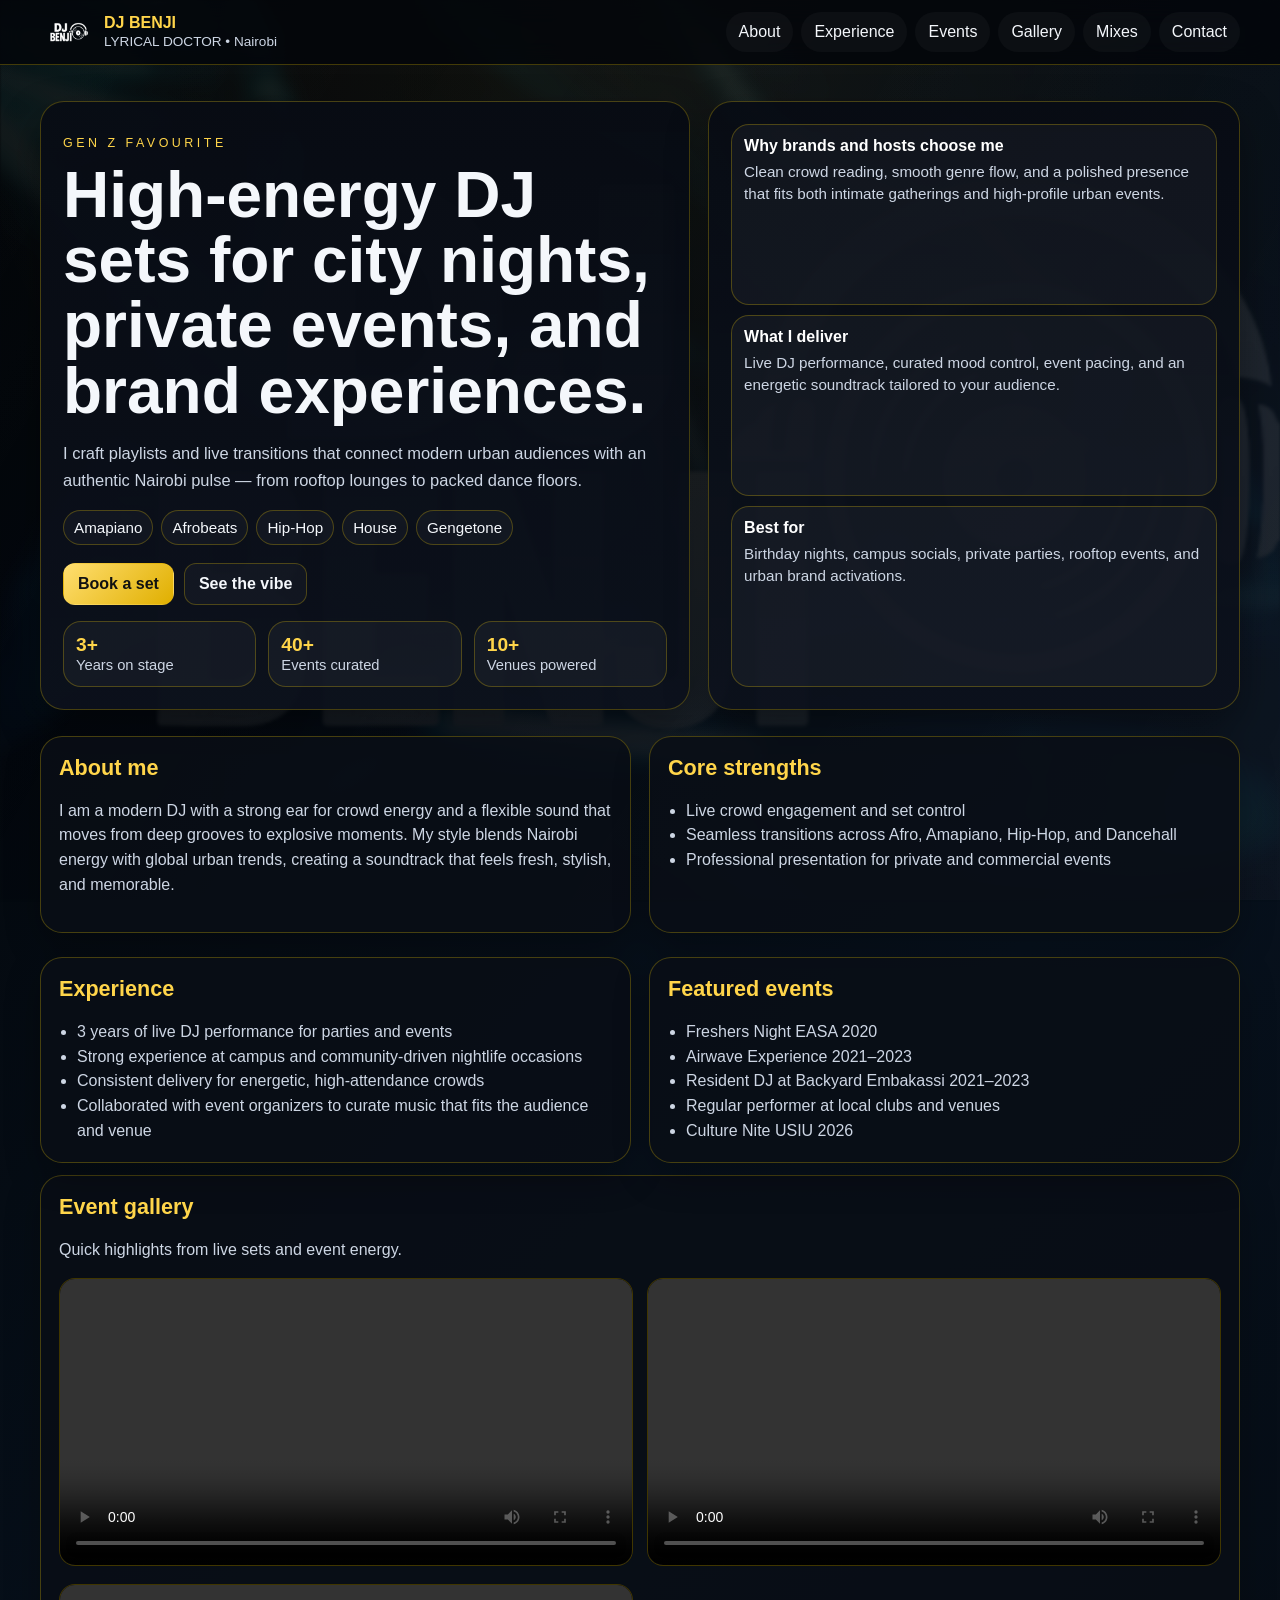
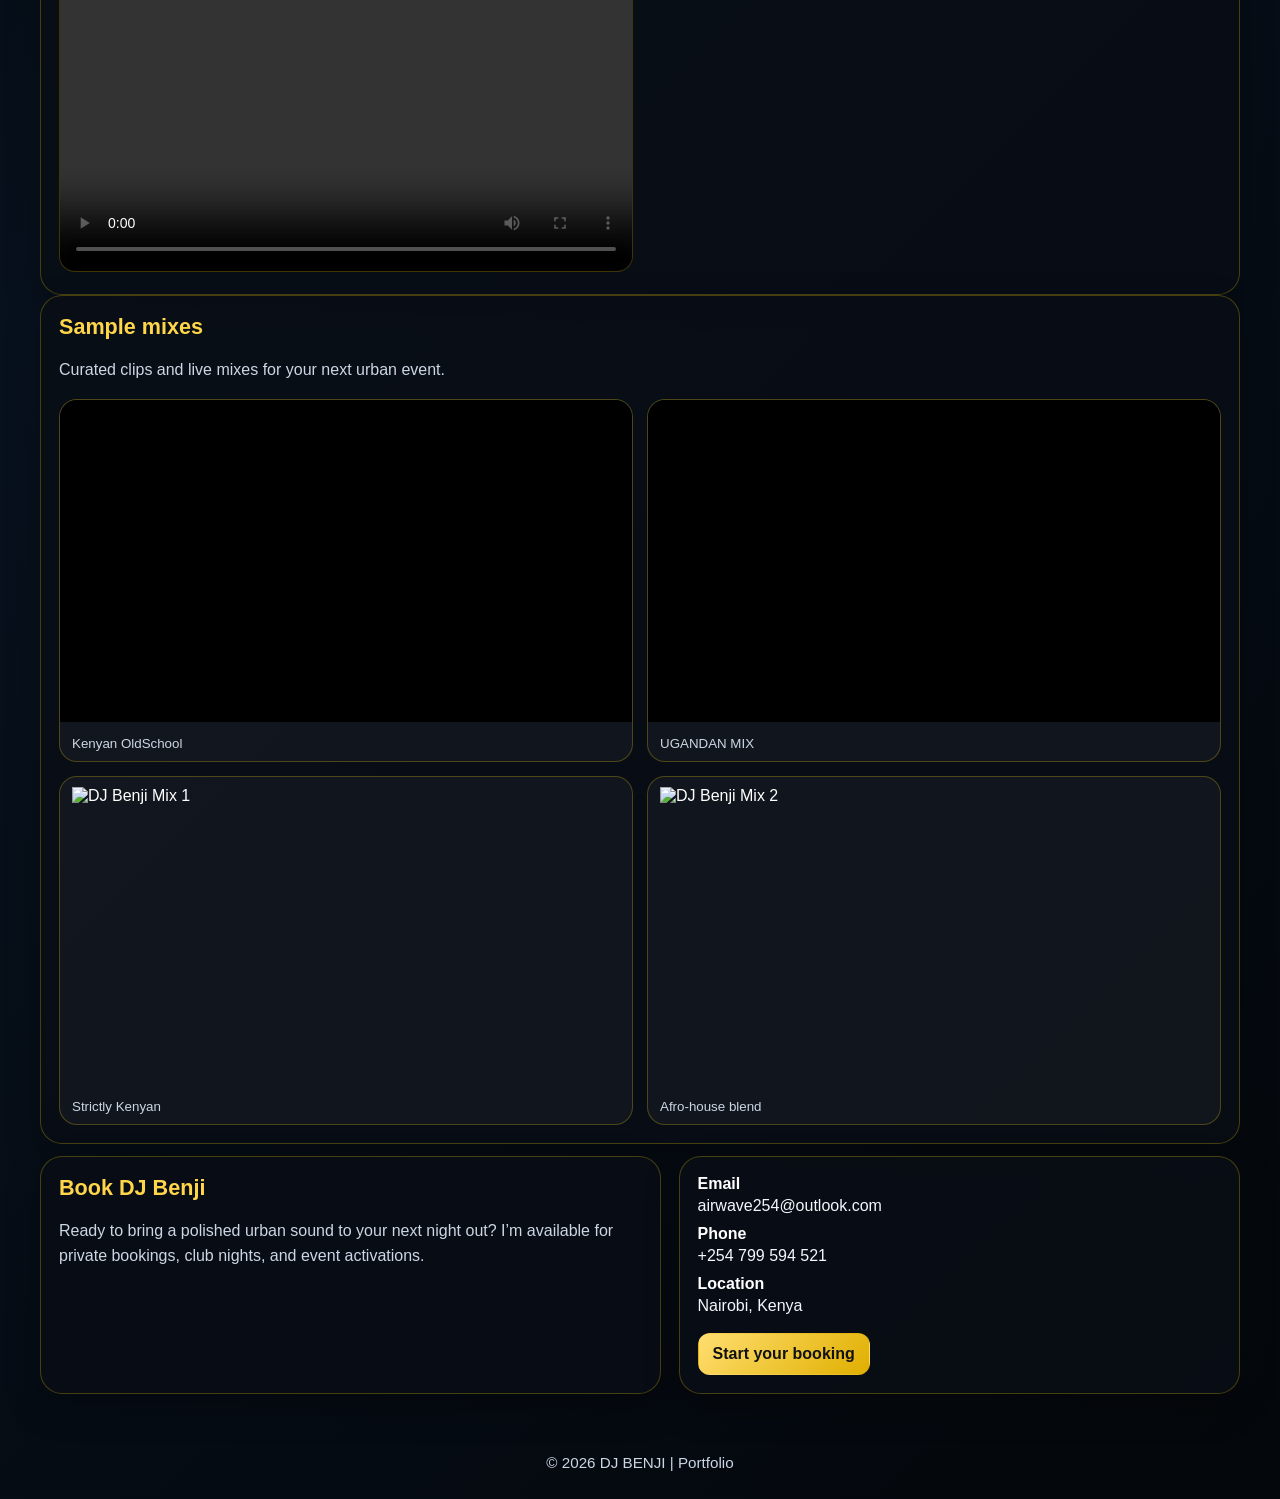
==== index.html @ 85ea97b3 "new" ====
<!DOCTYPE html>
<html lang="en">
<head>
<meta charset="UTF-8">
<meta name="viewport" content="width=device-width, initial-scale=1.0">
<title>DJ Benji | Urban Sound Portfolio</title>
<style>
  :root {
    --bg: #05070b;
    --panel: rgba(10, 14, 22, 0.88);
    --panel-2: rgba(17, 23, 35, 0.95);
    --line: rgba(255, 215, 0, 0.25);
    --gold: #ffd54a;
    --text: #f4f7fb;
    --muted: #cdd6e4;
  }

  * { box-sizing: border-box; }

  body {
    margin: 0;
    font-family: Arial, Helvetica, sans-serif;
    color: var(--text);
    background:
      radial-gradient(circle at top, rgba(255, 213, 74, 0.08), transparent 22%),
      linear-gradient(135deg, #020406 0%, #07111d 45%, #04070b 100%);
    min-height: 100vh;
  }

  body::before {
    content: "";
    position: fixed;
    inset: 0;
    background: linear-gradient(rgba(0,0,0,0.35), rgba(0,0,0,0.55)),
      url('Images/benji.png') center/cover no-repeat;
    opacity: 0.14;
    filter: saturate(1.1) blur(1px);
    z-index: -2;
  }

  body::after {
    content: "";
    position: fixed;
    inset: 0;
    background: linear-gradient(120deg, rgba(255,255,255,0.02), transparent 30%, rgba(255,255,255,0.03));
    pointer-events: none;
    z-index: -1;
  }

  .topbar {
    position: sticky;
    top: 0;
    z-index: 50;
    backdrop-filter: blur(12px);
    background: rgba(3, 6, 10, 0.82);
    border-bottom: 1px solid var(--line);
  }

  .topbar-inner, .wrap { width: min(1200px, calc(100% - 24px)); margin: 0 auto; }

  .topbar-inner { display: flex; align-items: center; justify-content: space-between; gap: 16px; padding: 12px 0; }

  .brand { display: flex; align-items: center; gap: 12px; text-decoration: none; color: var(--text); }
  .brand img { width: 52px; border-radius: 12px; }
  .brand strong { display: block; font-size: 1rem; color: var(--gold); }
  .brand small { color: var(--muted); font-size: 0.85rem; }

  nav { display: flex; gap: 8px; flex-wrap: wrap; justify-content: flex-end; }
  nav a {
    text-decoration: none; color: var(--text); padding: 10px 12px; border-radius: 999px;
    background: rgba(255,255,255,0.03); border: 1px solid transparent; transition: 0.2s;
  }
  nav a:hover { background: rgba(255, 213, 74, 0.08); border-color: var(--line); color: var(--gold); }

  .hero {
    padding: 36px 0 14px;
  }

  .hero-card {
    display: grid; grid-template-columns: 1.1fr 0.9fr; gap: 18px; align-items: stretch;
  }

  .panel {
    background: linear-gradient(180deg, rgba(8, 12, 20, 0.96), rgba(12, 17, 28, 0.92));
    border: 1px solid var(--line); border-radius: 24px; padding: 22px; box-shadow: 0 18px 40px rgba(0,0,0,0.35);
  }

  .eyebrow { text-transform: uppercase; letter-spacing: .28em; font-size: .78rem; color: var(--gold); }
  h1 { font-size: clamp(2.2rem, 5vw, 4rem); line-height: 1.02; margin: 10px 0 14px; }
  .lead { color: var(--muted); font-size: 1.03rem; line-height: 1.6; }

  .pill-row { display: flex; flex-wrap: wrap; gap: 8px; margin-top: 14px; }
  .pill { display: inline-flex; align-items: center; gap: 8px; border: 1px solid var(--line); border-radius: 999px; padding: 8px 10px; background: rgba(255,255,255,0.03); color: var(--text); font-size: .95rem; }

  .cta-row { display: flex; gap: 10px; flex-wrap: wrap; margin-top: 18px; }
  .btn {
    display: inline-flex; align-items: center; justify-content: center; padding: 11px 14px; border-radius: 12px;
    text-decoration: none; font-weight: 700; border: 1px solid transparent;
  }
  .btn-primary { background: linear-gradient(135deg, #ffde70, #e0af00); color: #111; }
  .btn-secondary { background: rgba(255,255,255,0.03); color: var(--text); border-color: var(--line); }

  .stats { display: grid; grid-template-columns: repeat(3, 1fr); gap: 12px; margin-top: 16px; }
  .stat { background: rgba(255,255,255,0.04); border: 1px solid var(--line); border-radius: 18px; padding: 12px; }
  .stat strong { display: block; color: var(--gold); font-size: 1.2rem; }
  .stat span { color: var(--muted); font-size: .92rem; }

  .mini-card { display: grid; gap: 10px; }
  .mini-card .box { background: rgba(255,255,255,0.04); border: 1px solid var(--line); border-radius: 18px; padding: 12px; }
  .mini-card h3 { margin: 0 0 6px; font-size: 1rem; color: #fff; }
  .mini-card p { margin: 0; color: var(--muted); font-size: .95rem; line-height: 1.45; }

  main { padding-bottom: 30px; }
  section { padding: 12px 0; }
  .grid-2 { display: grid; grid-template-columns: 1fr 1fr; gap: 18px; }
  .grid-3 { display: grid; grid-template-columns: repeat(3, 1fr); gap: 18px; }

  .card { background: var(--panel); border: 1px solid var(--line); border-radius: 22px; padding: 18px; box-shadow: 0 14px 35px rgba(0,0,0,0.28); }
  .card h2 { margin-top: 0; color: var(--gold); font-size: 1.35rem; }
  .card p, .card li { color: var(--muted); line-height: 1.55; }
  .card ul { padding-left: 18px; margin: 0; }

  .chip-row { display: flex; flex-wrap: wrap; gap: 8px; }
  .chip { display: inline-block; background: rgba(255, 213, 74, 0.12); color: #fff7d8; border: 1px solid rgba(255, 213, 74, 0.25); border-radius: 999px; padding: 8px 10px; font-size: .95rem; }

  .video-grid { display: grid; grid-template-columns: repeat(2, 1fr); gap: 14px; }
  .video-frame video { width: 100%; border-radius: 16px; border: 1px solid var(--line); background: #000; }

  .mix-grid { display: grid; grid-template-columns: repeat(2, 1fr); gap: 14px; }
  .mix-card { background: rgba(255,255,255,0.04); border: 1px solid var(--line); border-radius: 18px; overflow: hidden; }
  .mix-card img { display: block; width: 100%; aspect-ratio: 16 / 9; object-fit: cover; }
  .mix-card iframe { display: block; width: 100%; aspect-ratio: 16 / 9; border: 0; background: #000; }
  .mix-card a { display: block; color: #fff; text-decoration: none; padding: 10px 12px; }
  .mix-card small { color: var(--muted); display: block; margin-top: 4px; }

  .contact-box { display: grid; grid-template-columns: 1.05fr 0.95fr; gap: 18px; }
  .contact-item { display: flex; flex-direction: column; gap: 4px; margin-bottom: 10px; }
  .contact-item strong { color: #fff; }

  footer { text-align: center; color: var(--muted); padding: 18px 0 28px; font-size: .95rem; }

  @media (max-width: 980px) {
    .hero-card, .grid-2, .contact-box { grid-template-columns: 1fr; }
    .grid-3, .mix-grid { grid-template-columns: 1fr 1fr; }
  }

  @media (max-width: 760px) {
    nav { justify-content: flex-start; }
    .topbar-inner { align-items: flex-start; flex-direction: column; }
    .stats, .grid-3, .mix-grid, .video-grid { grid-template-columns: 1fr; }
    h1 { font-size: 2rem; }
  }
</style>
</head>
<body>
  <header class="topbar">
    <div class="topbar-inner">
      <a class="brand" href="#top">
        <img src="Images/logo.png" alt="DJ Benji logo">
        <span>
          <strong>DJ BENJI</strong>
          <small>LYRICAL DOCTOR • Nairobi</small>
        </span>
      </a>
      <nav>
        <a href="#about">About</a>
        <a href="#experience">Experience</a>
        <a href="#events">Events</a>
        <a href="#gallery">Gallery</a>
        <a href="#mixes">Mixes</a>
        <a href="#contact">Contact</a>
      </nav>
    </div>
  </header>

  <main class="wrap" id="top">
    <section class="hero">
      <div class="hero-card">
        <article class="panel">
          <p class="eyebrow">GEN Z Favourite</p>
          <h1>High-energy DJ sets for city nights, private events, and brand experiences.</h1>
          <p class="lead">I craft playlists and live transitions that connect modern urban audiences with an authentic Nairobi pulse — from rooftop lounges to packed dance floors.</p>
          <div class="pill-row">
            <span class="pill">Amapiano</span>
            <span class="pill">Afrobeats</span>
            <span class="pill">Hip-Hop</span>
            <span class="pill">House</span>
            <span class="pill">Gengetone</span>
          </div>
          <div class="cta-row">
            <a class="btn btn-primary" href="mailto:airwave254@outlook.com">Book a set</a>
            <a class="btn btn-secondary" href="#gallery">See the vibe</a>
          </div>
          <div class="stats">
            <div class="stat"><strong>3+</strong><span>Years on stage</span></div>
            <div class="stat"><strong>40+</strong><span>Events curated</span></div>
            <div class="stat"><strong>10+</strong><span>Venues powered</span></div>
          </div>
        </article>

        <aside class="panel mini-card">
          <div class="box">
            <h3>Why brands and hosts choose me</h3>
            <p>Clean crowd reading, smooth genre flow, and a polished presence that fits both intimate gatherings and high-profile urban events.</p>
          </div>
          <div class="box">
            <h3>What I deliver</h3>
            <p>Live DJ performance, curated mood control, event pacing, and an energetic soundtrack tailored to your audience.</p>
          </div>
          <div class="box">
            <h3>Best for</h3>
            <p>Birthday nights, campus socials, private parties, rooftop events, and urban brand activations.</p>
          </div>
        </aside>
      </div>
    </section>

    <section id="about" class="grid-2">
      <article class="card">
        <h2>About me</h2>
        <p>I am a modern DJ with a strong ear for crowd energy and a flexible sound that moves from deep grooves to explosive moments. My style blends Nairobi energy with global urban trends, creating a soundtrack that feels fresh, stylish, and memorable.</p>
      </article>
      <article class="card">
        <h2>Core strengths</h2>
        <ul>
          <li>Live crowd engagement and set control</li>
          <li>Seamless transitions across Afro, Amapiano, Hip-Hop, and Dancehall</li>
          <li>Professional presentation for private and commercial events</li>
        </ul>
      </article>
    </section>

    <section id="experience" class="grid-2">
      <article class="card">
        <h2>Experience</h2>
        <ul>
          <li>3 years of live DJ performance for parties and events</li>
          <li>Strong experience at campus and community-driven nightlife occasions</li>
          <li>Consistent delivery for energetic, high-attendance crowds</li>
          <li>Collaborated with event organizers to curate music that fits the audience and venue</li>
        </ul>
      </article>
      <article class="card">
        <h2>Featured events</h2>
        <ul>
          <li>Freshers Night EASA 2020</li>
          <li>Airwave Experience 2021–2023</li>
          <li>Resident DJ at Backyard Embakassi 2021–2023</li>
          <li>Regular performer at local clubs and venues</li>
          <li>Culture Nite USIU 2026</li>
        </ul>
      </article>
    </section>

    <section id="gallery" class="card">
      <h2>Event gallery</h2>
      <p>Quick highlights from live sets and event energy.</p>
      <div class="video-grid">
        <div class="video-frame"><video controls playsinline><source src="Images/Benji-3.mp4" type="video/mp4"></video></div>
        <div class="video-frame"><video controls playsinline><source src="Images/Benji-1.mp4" type="video/mp4"></video></div>
        <div class="video-frame"><video controls playsinline><source src="Images/Benji-2.mp4" type="video/mp4"></video></div>
      </div>
    </section>

    <section id="mixes" class="card">
      <h2>Sample mixes</h2>
      <p>Curated clips and live mixes for your next urban event.</p>
      <div class="mix-grid">
        <article class="mix-card">
          <iframe src="https://www.youtube.com/embed/b0zarlhUq4g?si=i4foAUpZzbVNCceq" title="YouTube video player" allow="accelerometer; autoplay; clipboard-write; encrypted-media; gyroscope; picture-in-picture; web-share" referrerpolicy="strict-origin-when-cross-origin" allowfullscreen></iframe>
          <a href="https://www.youtube.com/watch?v=b0zarlhUq4g" target="_blank" rel="noopener noreferrer"><small>Kenyan OldSchool</small></a>
        </article>
        <article class="mix-card">
          <iframe src="https://www.youtube.com/embed/NNVThkEjCfc?si=fZOSXonMpsV4KE4i" title="YouTube video player" allow="accelerometer; autoplay; clipboard-write; encrypted-media; gyroscope; picture-in-picture; web-share" referrerpolicy="strict-origin-when-cross-origin" allowfullscreen></iframe>
          <a href="https://www.youtube.com/watch?v=NNVThkEjCfc" target="_blank" rel="noopener noreferrer"><small>UGANDAN MIX</small></a>
        </article>
        <article class="mix-card"><a href="https://www.youtube.com/watch?v=N1Euv764hME" target="_blank" rel="noopener noreferrer"><img src="https://img.youtube.com/vi/N1Euv764hME/hqdefault.jpg" alt="DJ Benji Mix 1"><small>Strictly Kenyan</small></a></article>
        <article class="mix-card"><a href="https://www.youtube.com/watch?v=-NmrZR3TGso" target="_blank" rel="noopener noreferrer"><img src="https://img.youtube.com/vi/-NmrZR3TGso/hqdefault.jpg" alt="DJ Benji Mix 2"><small>Afro-house blend</small></a></article>
      </div>
    </section>

    <section id="contact" class="contact-box">
      <article class="card">
        <h2>Book DJ Benji</h2>
        <p>Ready to bring a polished urban sound to your next night out? I’m available for private bookings, club nights, and event activations.</p>
      </article>
      <article class="card">
        <div class="contact-item"><strong>Email</strong><span>airwave254@outlook.com</span></div>
        <div class="contact-item"><strong>Phone</strong><span>+254 799 594 521</span></div>
        <div class="contact-item"><strong>Location</strong><span>Nairobi, Kenya</span></div>
        <div class="cta-row"><a class="btn btn-primary" href="mailto:airwave254@outlook.com">Start your booking</a></div>
      </article>
    </section>
  </main>

  <footer>© 2026 DJ BENJI | Portfolio</footer>
</body>
</html>
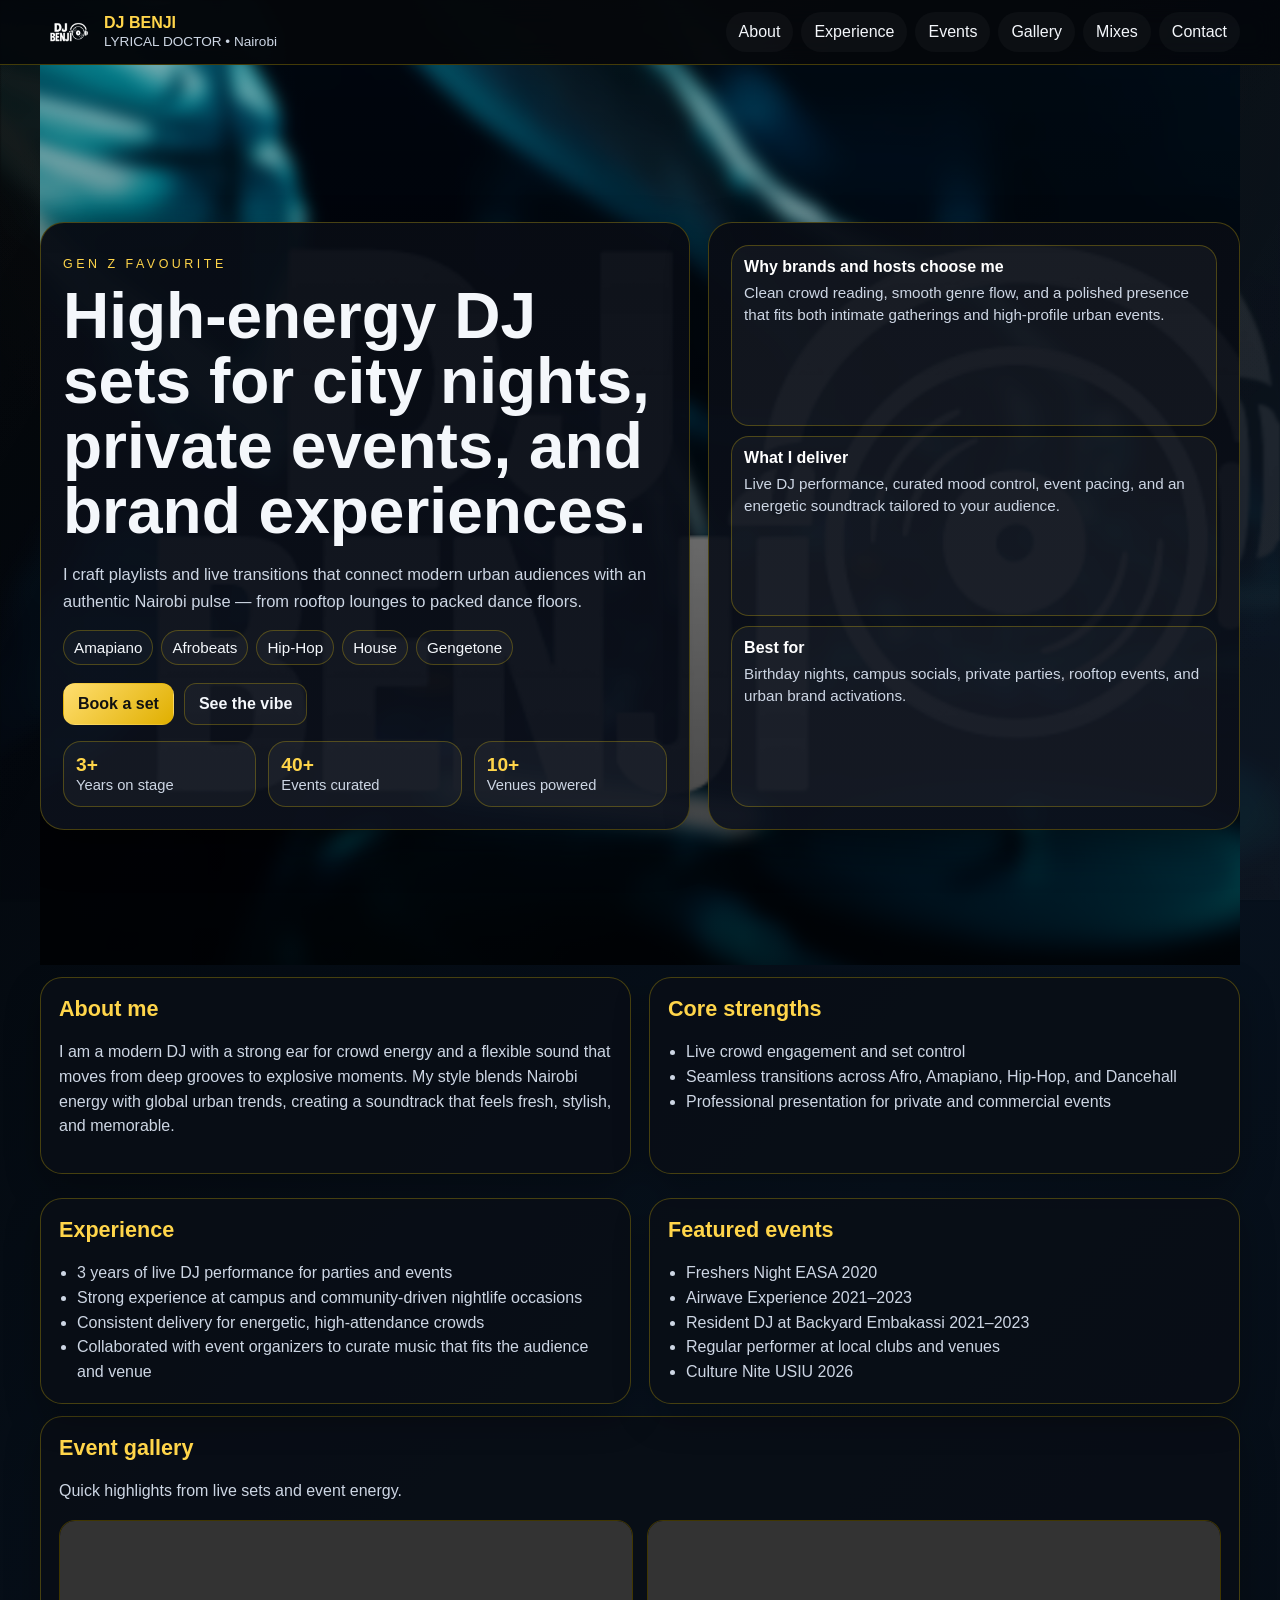
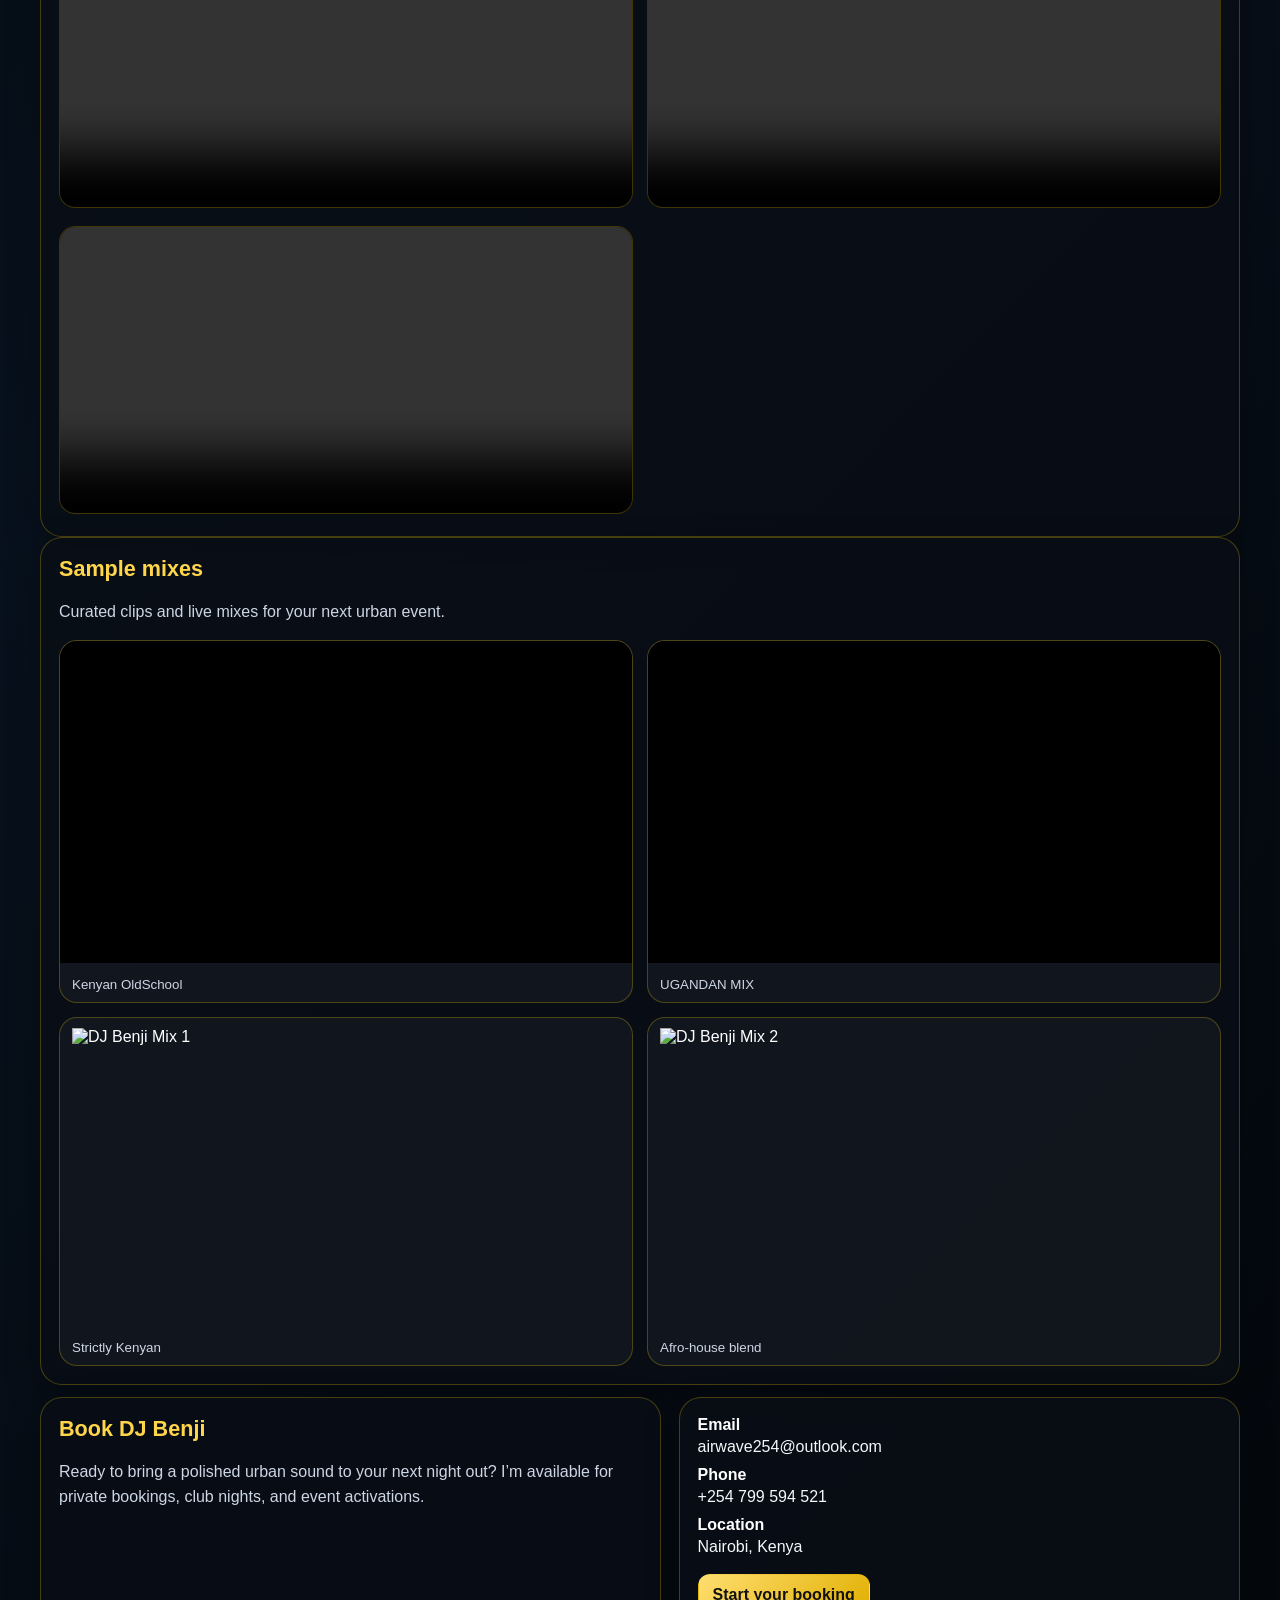
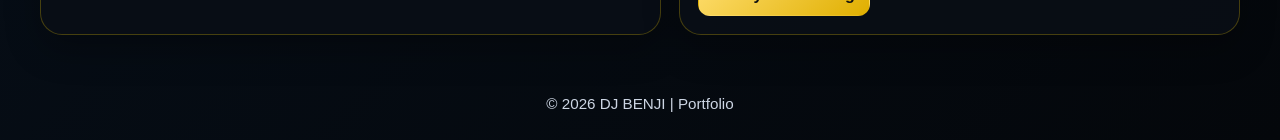
==== commit 5e824338: "new" ====
--- a/index.html
+++ b/index.html
@@ -73,10 +73,28 @@
   nav a:hover { background: rgba(255, 213, 74, 0.08); border-color: var(--line); color: var(--gold); }
 
   .hero {
+    position: relative;
+    min-height: 100svh;
     padding: 36px 0 14px;
+    display: flex;
+    align-items: center;
+    overflow: hidden;
+  }
+
+  .hero-image {
+    position: absolute;
+    inset: 0;
+    background:
+      linear-gradient(180deg, rgba(0,0,0,0.20) 0%, rgba(0,0,0,0.72) 100%),
+      url('Images/benji.png') center/cover no-repeat;
+    transform: scale(1.02);
+    will-change: opacity, transform;
+    z-index: 0;
   }
 
   .hero-card {
+    position: relative;
+    z-index: 1;
     display: grid; grid-template-columns: 1.1fr 0.9fr; gap: 18px; align-items: stretch;
   }
 
@@ -174,7 +192,8 @@
   </header>
 
   <main class="wrap" id="top">
-    <section class="hero">
+    <section class="hero" id="hero">
+      <div class="hero-image" aria-hidden="true"></div>
       <div class="hero-card">
         <article class="panel">
           <p class="eyebrow">GEN Z Favourite</p>
@@ -294,5 +313,23 @@
   </main>
 
   <footer>© 2026 DJ BENJI | Portfolio</footer>
+
+  <script>
+    const hero = document.querySelector('.hero');
+    const heroImage = document.querySelector('.hero-image');
+
+    if (hero && heroImage) {
+      const updateHeroFade = () => {
+        const distance = Math.min(window.innerHeight * 0.75, 700);
+        const opacity = Math.max(0, 1 - window.scrollY / distance);
+        heroImage.style.opacity = opacity;
+        heroImage.style.transform = `scale(${1 + (1 - opacity) * 0.03})`;
+      };
+
+      updateHeroFade();
+      window.addEventListener('scroll', updateHeroFade, { passive: true });
+      window.addEventListener('resize', updateHeroFade);
+    }
+  </script>
 </body>
 </html>
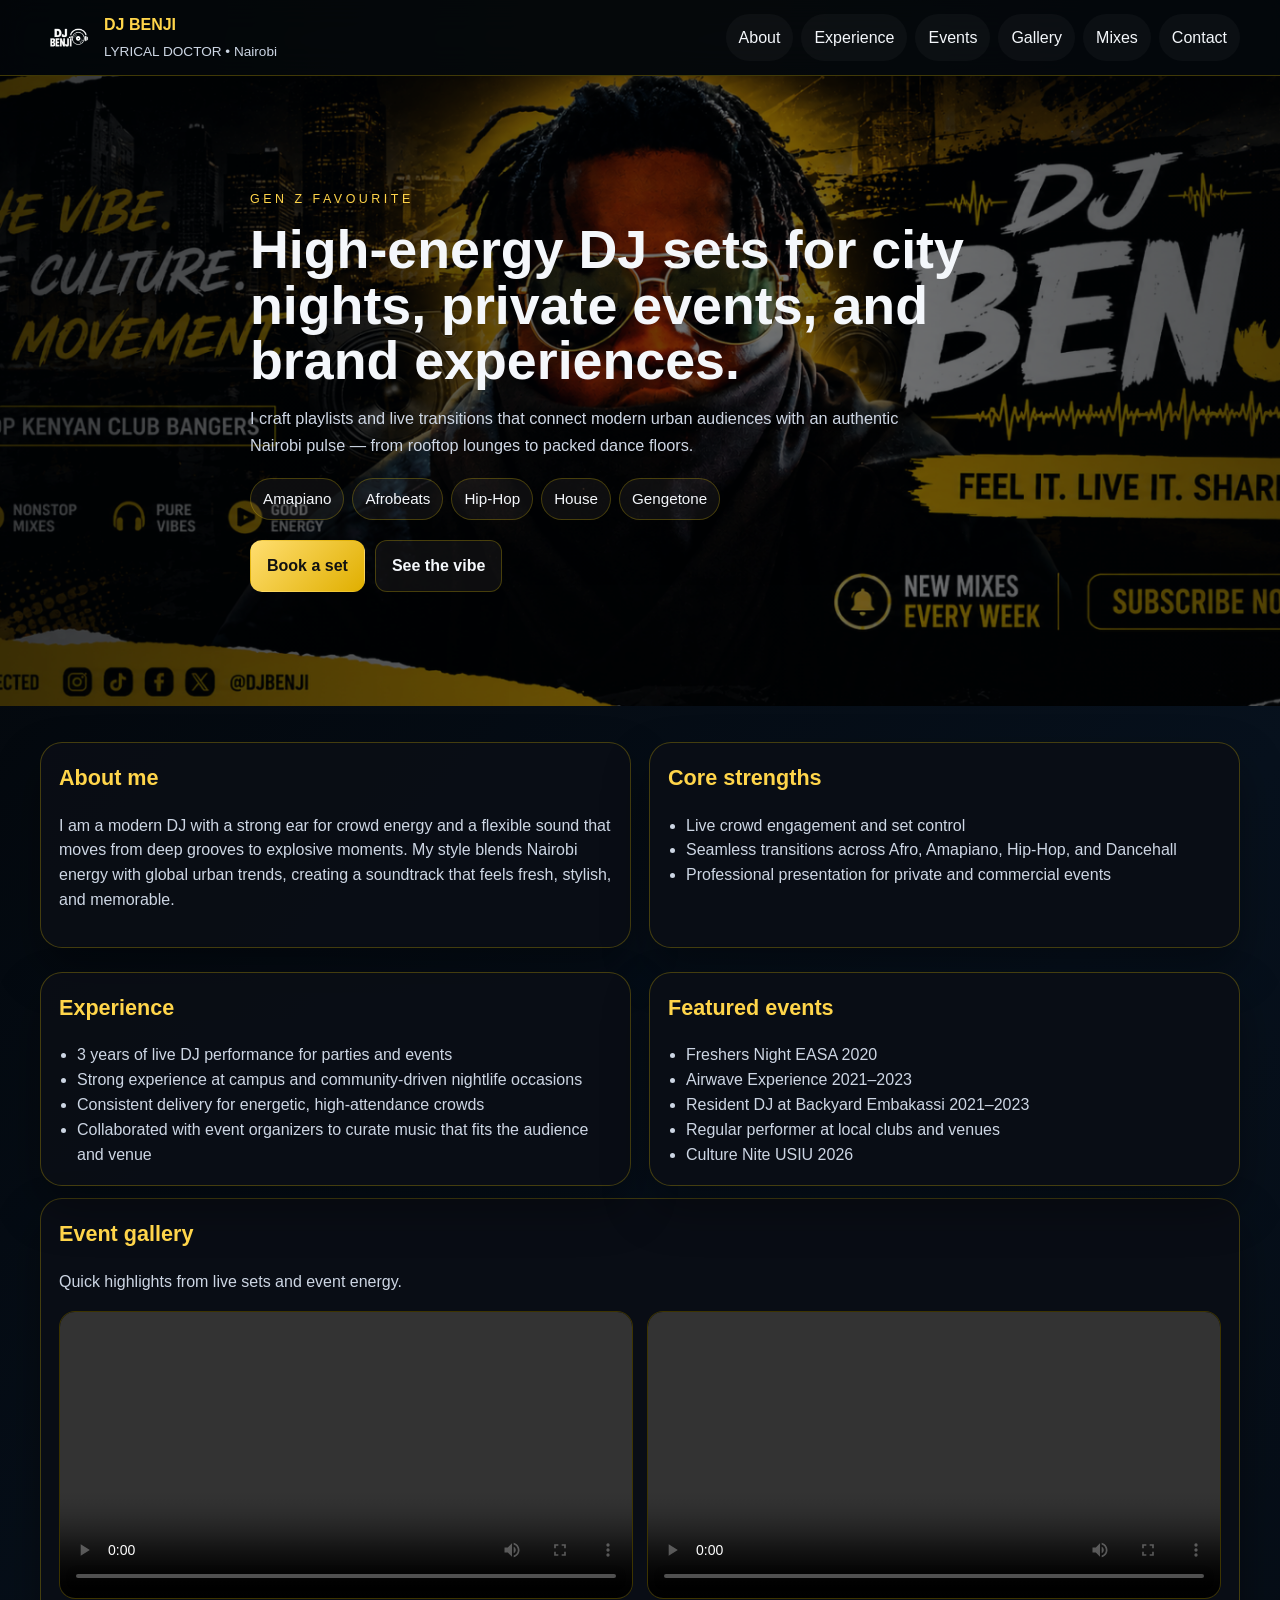
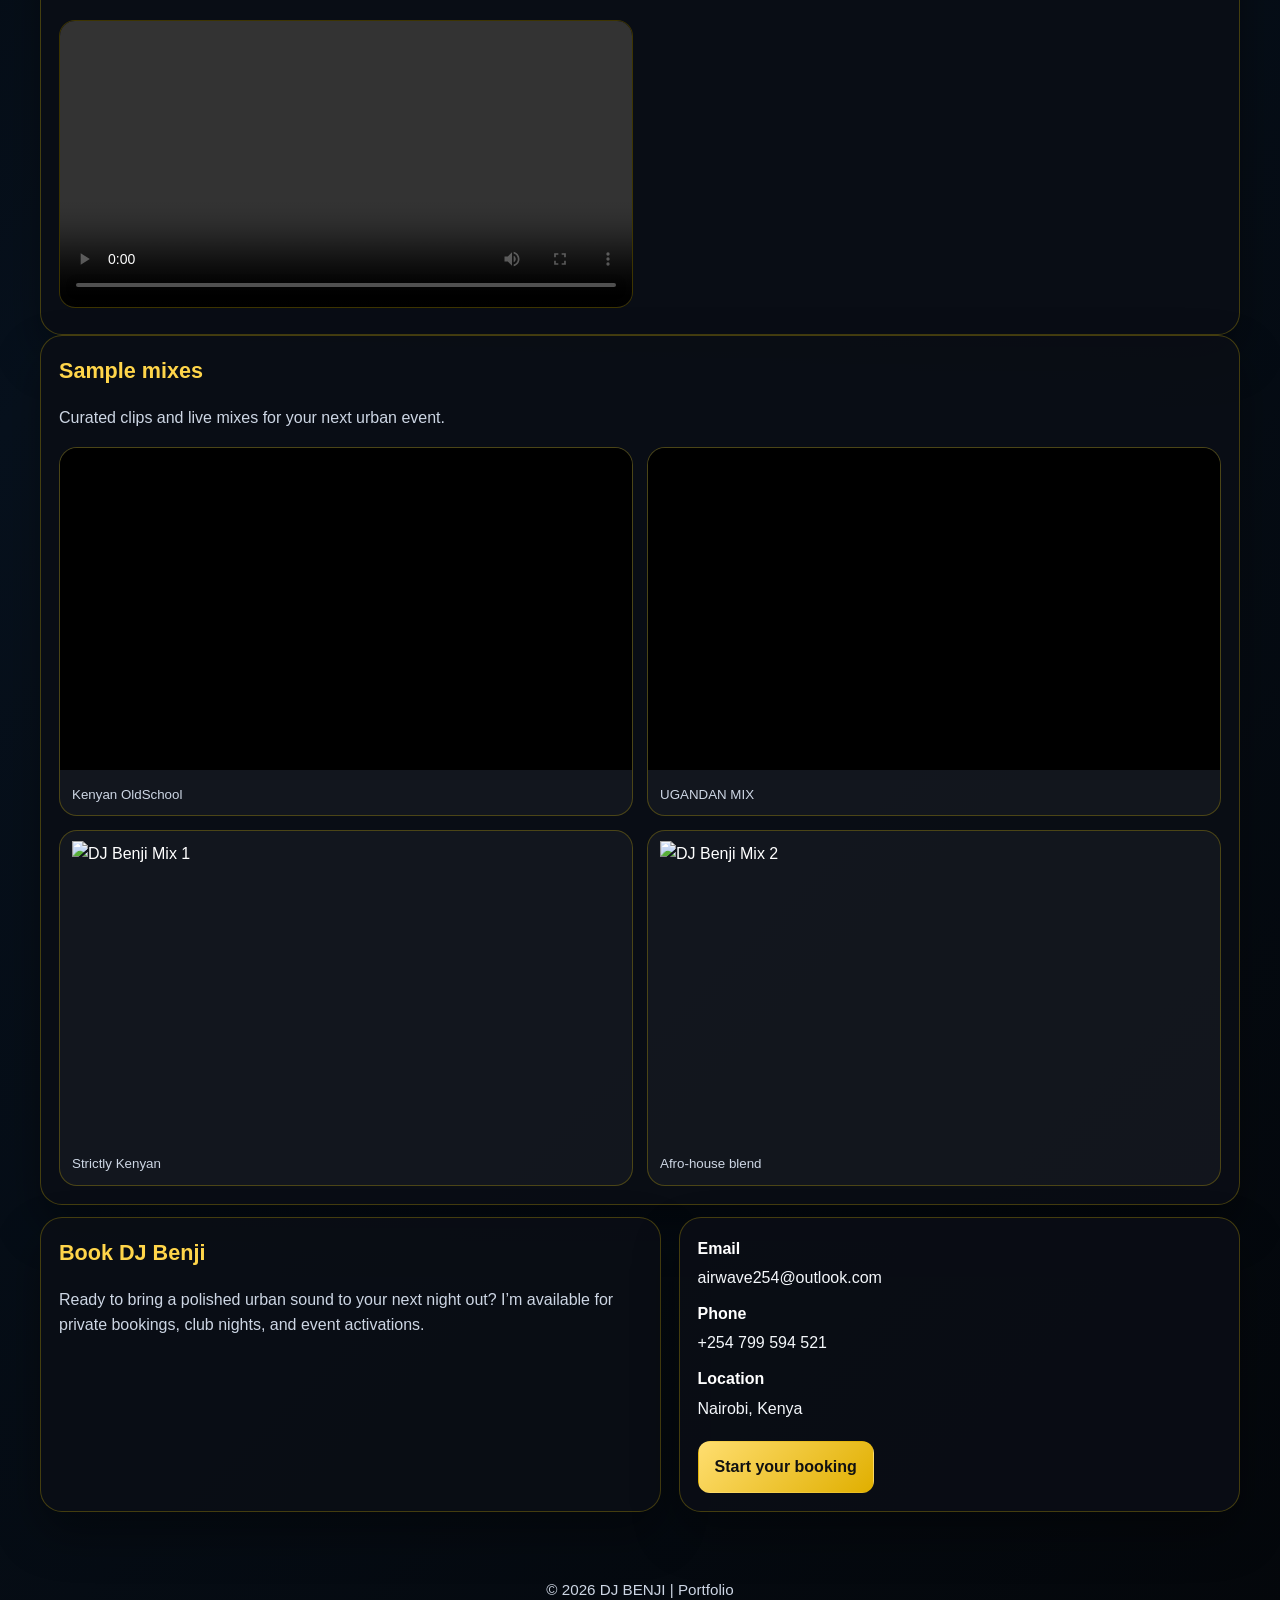
==== commit ed1b0b63: "new" ====
--- a/index.html
+++ b/index.html
@@ -4,171 +4,7 @@
 <meta charset="UTF-8">
 <meta name="viewport" content="width=device-width, initial-scale=1.0">
 <title>DJ Benji | Urban Sound Portfolio</title>
-<style>
-  :root {
-    --bg: #05070b;
-    --panel: rgba(10, 14, 22, 0.88);
-    --panel-2: rgba(17, 23, 35, 0.95);
-    --line: rgba(255, 215, 0, 0.25);
-    --gold: #ffd54a;
-    --text: #f4f7fb;
-    --muted: #cdd6e4;
-  }
-
-  * { box-sizing: border-box; }
-
-  body {
-    margin: 0;
-    font-family: Arial, Helvetica, sans-serif;
-    color: var(--text);
-    background:
-      radial-gradient(circle at top, rgba(255, 213, 74, 0.08), transparent 22%),
-      linear-gradient(135deg, #020406 0%, #07111d 45%, #04070b 100%);
-    min-height: 100vh;
-  }
-
-  body::before {
-    content: "";
-    position: fixed;
-    inset: 0;
-    background: linear-gradient(rgba(0,0,0,0.35), rgba(0,0,0,0.55)),
-      url('Images/benji.png') center/cover no-repeat;
-    opacity: 0.14;
-    filter: saturate(1.1) blur(1px);
-    z-index: -2;
-  }
-
-  body::after {
-    content: "";
-    position: fixed;
-    inset: 0;
-    background: linear-gradient(120deg, rgba(255,255,255,0.02), transparent 30%, rgba(255,255,255,0.03));
-    pointer-events: none;
-    z-index: -1;
-  }
-
-  .topbar {
-    position: sticky;
-    top: 0;
-    z-index: 50;
-    backdrop-filter: blur(12px);
-    background: rgba(3, 6, 10, 0.82);
-    border-bottom: 1px solid var(--line);
-  }
-
-  .topbar-inner, .wrap { width: min(1200px, calc(100% - 24px)); margin: 0 auto; }
-
-  .topbar-inner { display: flex; align-items: center; justify-content: space-between; gap: 16px; padding: 12px 0; }
-
-  .brand { display: flex; align-items: center; gap: 12px; text-decoration: none; color: var(--text); }
-  .brand img { width: 52px; border-radius: 12px; }
-  .brand strong { display: block; font-size: 1rem; color: var(--gold); }
-  .brand small { color: var(--muted); font-size: 0.85rem; }
-
-  nav { display: flex; gap: 8px; flex-wrap: wrap; justify-content: flex-end; }
-  nav a {
-    text-decoration: none; color: var(--text); padding: 10px 12px; border-radius: 999px;
-    background: rgba(255,255,255,0.03); border: 1px solid transparent; transition: 0.2s;
-  }
-  nav a:hover { background: rgba(255, 213, 74, 0.08); border-color: var(--line); color: var(--gold); }
-
-  .hero {
-    position: relative;
-    min-height: 100svh;
-    padding: 36px 0 14px;
-    display: flex;
-    align-items: center;
-    overflow: hidden;
-  }
-
-  .hero-image {
-    position: absolute;
-    inset: 0;
-    background:
-      linear-gradient(180deg, rgba(0,0,0,0.20) 0%, rgba(0,0,0,0.72) 100%),
-      url('Images/benji.png') center/cover no-repeat;
-    transform: scale(1.02);
-    will-change: opacity, transform;
-    z-index: 0;
-  }
-
-  .hero-card {
-    position: relative;
-    z-index: 1;
-    display: grid; grid-template-columns: 1.1fr 0.9fr; gap: 18px; align-items: stretch;
-  }
-
-  .panel {
-    background: linear-gradient(180deg, rgba(8, 12, 20, 0.96), rgba(12, 17, 28, 0.92));
-    border: 1px solid var(--line); border-radius: 24px; padding: 22px; box-shadow: 0 18px 40px rgba(0,0,0,0.35);
-  }
-
-  .eyebrow { text-transform: uppercase; letter-spacing: .28em; font-size: .78rem; color: var(--gold); }
-  h1 { font-size: clamp(2.2rem, 5vw, 4rem); line-height: 1.02; margin: 10px 0 14px; }
-  .lead { color: var(--muted); font-size: 1.03rem; line-height: 1.6; }
-
-  .pill-row { display: flex; flex-wrap: wrap; gap: 8px; margin-top: 14px; }
-  .pill { display: inline-flex; align-items: center; gap: 8px; border: 1px solid var(--line); border-radius: 999px; padding: 8px 10px; background: rgba(255,255,255,0.03); color: var(--text); font-size: .95rem; }
-
-  .cta-row { display: flex; gap: 10px; flex-wrap: wrap; margin-top: 18px; }
-  .btn {
-    display: inline-flex; align-items: center; justify-content: center; padding: 11px 14px; border-radius: 12px;
-    text-decoration: none; font-weight: 700; border: 1px solid transparent;
-  }
-  .btn-primary { background: linear-gradient(135deg, #ffde70, #e0af00); color: #111; }
-  .btn-secondary { background: rgba(255,255,255,0.03); color: var(--text); border-color: var(--line); }
-
-  .stats { display: grid; grid-template-columns: repeat(3, 1fr); gap: 12px; margin-top: 16px; }
-  .stat { background: rgba(255,255,255,0.04); border: 1px solid var(--line); border-radius: 18px; padding: 12px; }
-  .stat strong { display: block; color: var(--gold); font-size: 1.2rem; }
-  .stat span { color: var(--muted); font-size: .92rem; }
-
-  .mini-card { display: grid; gap: 10px; }
-  .mini-card .box { background: rgba(255,255,255,0.04); border: 1px solid var(--line); border-radius: 18px; padding: 12px; }
-  .mini-card h3 { margin: 0 0 6px; font-size: 1rem; color: #fff; }
-  .mini-card p { margin: 0; color: var(--muted); font-size: .95rem; line-height: 1.45; }
-
-  main { padding-bottom: 30px; }
-  section { padding: 12px 0; }
-  .grid-2 { display: grid; grid-template-columns: 1fr 1fr; gap: 18px; }
-  .grid-3 { display: grid; grid-template-columns: repeat(3, 1fr); gap: 18px; }
-
-  .card { background: var(--panel); border: 1px solid var(--line); border-radius: 22px; padding: 18px; box-shadow: 0 14px 35px rgba(0,0,0,0.28); }
-  .card h2 { margin-top: 0; color: var(--gold); font-size: 1.35rem; }
-  .card p, .card li { color: var(--muted); line-height: 1.55; }
-  .card ul { padding-left: 18px; margin: 0; }
-
-  .chip-row { display: flex; flex-wrap: wrap; gap: 8px; }
-  .chip { display: inline-block; background: rgba(255, 213, 74, 0.12); color: #fff7d8; border: 1px solid rgba(255, 213, 74, 0.25); border-radius: 999px; padding: 8px 10px; font-size: .95rem; }
-
-  .video-grid { display: grid; grid-template-columns: repeat(2, 1fr); gap: 14px; }
-  .video-frame video { width: 100%; border-radius: 16px; border: 1px solid var(--line); background: #000; }
-
-  .mix-grid { display: grid; grid-template-columns: repeat(2, 1fr); gap: 14px; }
-  .mix-card { background: rgba(255,255,255,0.04); border: 1px solid var(--line); border-radius: 18px; overflow: hidden; }
-  .mix-card img { display: block; width: 100%; aspect-ratio: 16 / 9; object-fit: cover; }
-  .mix-card iframe { display: block; width: 100%; aspect-ratio: 16 / 9; border: 0; background: #000; }
-  .mix-card a { display: block; color: #fff; text-decoration: none; padding: 10px 12px; }
-  .mix-card small { color: var(--muted); display: block; margin-top: 4px; }
-
-  .contact-box { display: grid; grid-template-columns: 1.05fr 0.95fr; gap: 18px; }
-  .contact-item { display: flex; flex-direction: column; gap: 4px; margin-bottom: 10px; }
-  .contact-item strong { color: #fff; }
-
-  footer { text-align: center; color: var(--muted); padding: 18px 0 28px; font-size: .95rem; }
-
-  @media (max-width: 980px) {
-    .hero-card, .grid-2, .contact-box { grid-template-columns: 1fr; }
-    .grid-3, .mix-grid { grid-template-columns: 1fr 1fr; }
-  }
-
-  @media (max-width: 760px) {
-    nav { justify-content: flex-start; }
-    .topbar-inner { align-items: flex-start; flex-direction: column; }
-    .stats, .grid-3, .mix-grid, .video-grid { grid-template-columns: 1fr; }
-    h1 { font-size: 2rem; }
-  }
-</style>
+<link rel="stylesheet" href="styles.css">
 </head>
 <body>
   <header class="topbar">
@@ -191,49 +27,28 @@
     </div>
   </header>
 
-  <main class="wrap" id="top">
-    <section class="hero" id="hero">
-      <div class="hero-image" aria-hidden="true"></div>
-      <div class="hero-card">
-        <article class="panel">
-          <p class="eyebrow">GEN Z Favourite</p>
-          <h1>High-energy DJ sets for city nights, private events, and brand experiences.</h1>
-          <p class="lead">I craft playlists and live transitions that connect modern urban audiences with an authentic Nairobi pulse — from rooftop lounges to packed dance floors.</p>
-          <div class="pill-row">
-            <span class="pill">Amapiano</span>
-            <span class="pill">Afrobeats</span>
-            <span class="pill">Hip-Hop</span>
-            <span class="pill">House</span>
-            <span class="pill">Gengetone</span>
-          </div>
-          <div class="cta-row">
-            <a class="btn btn-primary" href="mailto:airwave254@outlook.com">Book a set</a>
-            <a class="btn btn-secondary" href="#gallery">See the vibe</a>
-          </div>
-          <div class="stats">
-            <div class="stat"><strong>3+</strong><span>Years on stage</span></div>
-            <div class="stat"><strong>40+</strong><span>Events curated</span></div>
-            <div class="stat"><strong>10+</strong><span>Venues powered</span></div>
-          </div>
-        </article>
+  <section class="hero-banner" id="top">
+    <div class="hero-banner__image" aria-hidden="true"></div>
+    <div class="hero-banner__overlay" aria-hidden="true"></div>
+    <div class="wrap hero-banner__content">
+      <p class="eyebrow">GEN Z Favourite</p>
+      <h1>High-energy DJ sets for city nights, private events, and brand experiences.</h1>
+      <p class="lead">I craft playlists and live transitions that connect modern urban audiences with an authentic Nairobi pulse — from rooftop lounges to packed dance floors.</p>
+      <div class="pill-row">
+        <span class="pill">Amapiano</span>
+        <span class="pill">Afrobeats</span>
+        <span class="pill">Hip-Hop</span>
+        <span class="pill">House</span>
+        <span class="pill">Gengetone</span>
+      </div>
+      <div class="cta-row">
+        <a class="btn btn-primary" href="mailto:airwave254@outlook.com">Book a set</a>
+        <a class="btn btn-secondary" href="#gallery">See the vibe</a>
+      </div>
+    </div>
+  </section>
 
-        <aside class="panel mini-card">
-          <div class="box">
-            <h3>Why brands and hosts choose me</h3>
-            <p>Clean crowd reading, smooth genre flow, and a polished presence that fits both intimate gatherings and high-profile urban events.</p>
-          </div>
-          <div class="box">
-            <h3>What I deliver</h3>
-            <p>Live DJ performance, curated mood control, event pacing, and an energetic soundtrack tailored to your audience.</p>
-          </div>
-          <div class="box">
-            <h3>Best for</h3>
-            <p>Birthday nights, campus socials, private parties, rooftop events, and urban brand activations.</p>
-          </div>
-        </aside>
-      </div>
-    </section>
-
+  <main class="wrap">
     <section id="about" class="grid-2">
       <article class="card">
         <h2>About me</h2>
@@ -313,23 +128,6 @@
   </main>
 
   <footer>© 2026 DJ BENJI | Portfolio</footer>
-
-  <script>
-    const hero = document.querySelector('.hero');
-    const heroImage = document.querySelector('.hero-image');
-
-    if (hero && heroImage) {
-      const updateHeroFade = () => {
-        const distance = Math.min(window.innerHeight * 0.75, 700);
-        const opacity = Math.max(0, 1 - window.scrollY / distance);
-        heroImage.style.opacity = opacity;
-        heroImage.style.transform = `scale(${1 + (1 - opacity) * 0.03})`;
-      };
-
-      updateHeroFade();
-      window.addEventListener('scroll', updateHeroFade, { passive: true });
-      window.addEventListener('resize', updateHeroFade);
-    }
-  </script>
+  <script src="script.js"></script>
 </body>
 </html>
--- a/styles.css
+++ b/styles.css
@@ -0,0 +1,277 @@
+:root {
+  --bg: #05070b;
+  --panel: rgba(10, 14, 22, 0.9);
+  --line: rgba(255, 215, 0, 0.24);
+  --gold: #ffd54a;
+  --text: #f4f7fb;
+  --muted: #cdd6e4;
+  --shadow: 0 22px 45px rgba(0, 0, 0, 0.35);
+}
+
+* { box-sizing: border-box; }
+html { scroll-behavior: smooth; }
+body {
+  margin: 0;
+  font-family: Arial, Helvetica, sans-serif;
+  color: var(--text);
+  background:
+    radial-gradient(circle at top, rgba(255, 213, 74, 0.08), transparent 22%),
+    linear-gradient(135deg, #020406 0%, #07111d 45%, #04070b 100%);
+  min-height: 100vh;
+  line-height: 1.6;
+}
+
+a { color: inherit; }
+
+.wrap {
+  width: min(1200px, calc(100% - 32px));
+  margin: 0 auto;
+}
+
+.topbar {
+  position: sticky;
+  top: 0;
+  z-index: 20;
+  backdrop-filter: blur(16px);
+  background: rgba(3, 6, 10, 0.84);
+  border-bottom: 1px solid var(--line);
+}
+
+.topbar-inner {
+  display: flex;
+  align-items: center;
+  justify-content: space-between;
+  gap: 16px;
+  padding: 12px 0;
+  width: min(1200px, calc(100% - 32px));
+  margin: 0 auto;
+}
+
+.brand {
+  display: flex;
+  align-items: center;
+  gap: 12px;
+  text-decoration: none;
+  color: var(--text);
+}
+
+.brand img { width: 52px; border-radius: 12px; }
+.brand strong { display: block; font-size: 1rem; color: var(--gold); }
+.brand small { color: var(--muted); font-size: 0.85rem; }
+
+nav {
+  display: flex;
+  gap: 8px;
+  flex-wrap: wrap;
+  justify-content: flex-end;
+}
+
+nav a {
+  text-decoration: none;
+  color: var(--text);
+  padding: 10px 12px;
+  border-radius: 999px;
+  background: rgba(255,255,255,0.03);
+  border: 1px solid transparent;
+  transition: 0.2s ease;
+}
+
+nav a:hover {
+  background: rgba(255, 213, 74, 0.08);
+  border-color: var(--line);
+  color: var(--gold);
+}
+
+.hero-banner {
+  position: relative;
+  width: 100%;
+  min-height: 70vh;
+  max-height: 900px;
+  overflow: hidden;
+  display: flex;
+  align-items: center;
+  isolation: isolate;
+  background: #020406;
+}
+
+.hero-banner__image {
+  position: absolute;
+  inset: -4% 0;
+  background:
+    linear-gradient(90deg, rgba(2, 4, 6, 0.62) 0%, rgba(2, 4, 6, 0.22) 60%, rgba(2, 4, 6, 0.48) 100%),
+    url('Images/cover-image.png') center/cover no-repeat;
+  background-size: cover;
+  background-position: center;
+  background-repeat: no-repeat;
+  transform: scale(1.05);
+  will-change: transform, opacity;
+  z-index: 0;
+  animation: heroZoomIn 1.5s cubic-bezier(0.22, 1, 0.36, 1) both;
+}
+
+.hero-banner__overlay {
+  position: absolute;
+  inset: 0;
+  background: rgba(2, 4, 6, 0.4);
+  z-index: 1;
+}
+
+.hero-banner__content {
+  position: relative;
+  z-index: 2;
+  padding: clamp(2rem, 4vw, 3.5rem) 0;
+  max-width: 780px;
+}
+
+.eyebrow {
+  text-transform: uppercase;
+  letter-spacing: 0.28em;
+  font-size: 0.78rem;
+  color: var(--gold);
+  margin: 0 0 12px;
+}
+
+.hero-banner h1 {
+  font-size: clamp(2.2rem, 4.2vw, 3.8rem);
+  line-height: 1.03;
+  margin: 0 0 16px;
+  max-width: 760px;
+}
+
+.lead {
+  color: var(--muted);
+  font-size: 1.02rem;
+  line-height: 1.7;
+  max-width: 680px;
+  margin: 0 0 18px;
+}
+
+.pill-row {
+  display: flex;
+  flex-wrap: wrap;
+  gap: 8px;
+  margin-top: 16px;
+}
+
+.pill {
+  display: inline-flex;
+  align-items: center;
+  gap: 8px;
+  border: 1px solid var(--line);
+  border-radius: 999px;
+  padding: 8px 12px;
+  background: rgba(255,255,255,0.05);
+  color: var(--text);
+  font-size: 0.95rem;
+}
+
+.cta-row {
+  display: flex;
+  gap: 10px;
+  flex-wrap: wrap;
+  margin-top: 20px;
+}
+
+.btn {
+  display: inline-flex;
+  align-items: center;
+  justify-content: center;
+  padding: 12px 16px;
+  border-radius: 12px;
+  text-decoration: none;
+  font-weight: 700;
+  border: 1px solid transparent;
+}
+
+.btn-primary {
+  background: linear-gradient(135deg, #ffde70, #e0af00);
+  color: #111;
+}
+
+.btn-secondary {
+  background: rgba(255,255,255,0.05);
+  color: var(--text);
+  border-color: var(--line);
+}
+
+main { padding: 24px 0 36px; }
+section { padding: 12px 0; }
+.grid-2 { display: grid; grid-template-columns: 1fr 1fr; gap: 18px; }
+.grid-3 { display: grid; grid-template-columns: repeat(3, 1fr); gap: 18px; }
+
+.card {
+  background: var(--panel);
+  border: 1px solid var(--line);
+  border-radius: 22px;
+  padding: 18px;
+  box-shadow: var(--shadow);
+}
+
+.card h2 { margin-top: 0; color: var(--gold); font-size: 1.35rem; }
+.card p, .card li { color: var(--muted); line-height: 1.55; }
+.card ul { padding-left: 18px; margin: 0; }
+
+.video-grid { display: grid; grid-template-columns: repeat(2, 1fr); gap: 14px; }
+.video-frame video { width: 100%; border-radius: 16px; border: 1px solid var(--line); background: #000; }
+
+.mix-grid { display: grid; grid-template-columns: repeat(2, 1fr); gap: 14px; }
+.mix-card {
+  background: rgba(255,255,255,0.04);
+  border: 1px solid var(--line);
+  border-radius: 18px;
+  overflow: hidden;
+}
+.mix-card img { display: block; width: 100%; aspect-ratio: 16 / 9; object-fit: cover; }
+.mix-card iframe {
+  display: block;
+  width: 100%;
+  aspect-ratio: 16 / 9;
+  border: 0;
+  background: #000;
+}
+.mix-card a { display: block; color: #fff; text-decoration: none; padding: 10px 12px; }
+.mix-card small { color: var(--muted); display: block; margin-top: 4px; }
+
+.contact-box { display: grid; grid-template-columns: 1.05fr 0.95fr; gap: 18px; }
+.contact-item { display: flex; flex-direction: column; gap: 4px; margin-bottom: 10px; }
+.contact-item strong { color: #fff; }
+
+footer {
+  text-align: center;
+  color: var(--muted);
+  padding: 18px 0 28px;
+  font-size: 0.95rem;
+}
+
+@keyframes heroZoomIn {
+  from {
+    transform: scale(1.05);
+    opacity: 0.95;
+  }
+  to {
+    transform: scale(1);
+    opacity: 1;
+  }
+}
+
+@media (max-width: 980px) {
+  .hero-banner { min-height: 64vh; }
+  .grid-2, .contact-box { grid-template-columns: 1fr; }
+  .grid-3, .mix-grid { grid-template-columns: 1fr 1fr; }
+}
+
+@media (max-width: 760px) {
+  .topbar-inner { align-items: flex-start; flex-direction: column; }
+  nav { justify-content: flex-start; }
+  .hero-banner { min-height: 60vh; }
+  .hero-banner h1 { font-size: 2rem; }
+  .stats, .grid-3, .mix-grid, .video-grid { grid-template-columns: 1fr; }
+}
+
+@media (prefers-reduced-motion: reduce) {
+  html { scroll-behavior: auto; }
+  .hero-banner__image {
+    animation: none;
+    transition: none;
+  }
+}
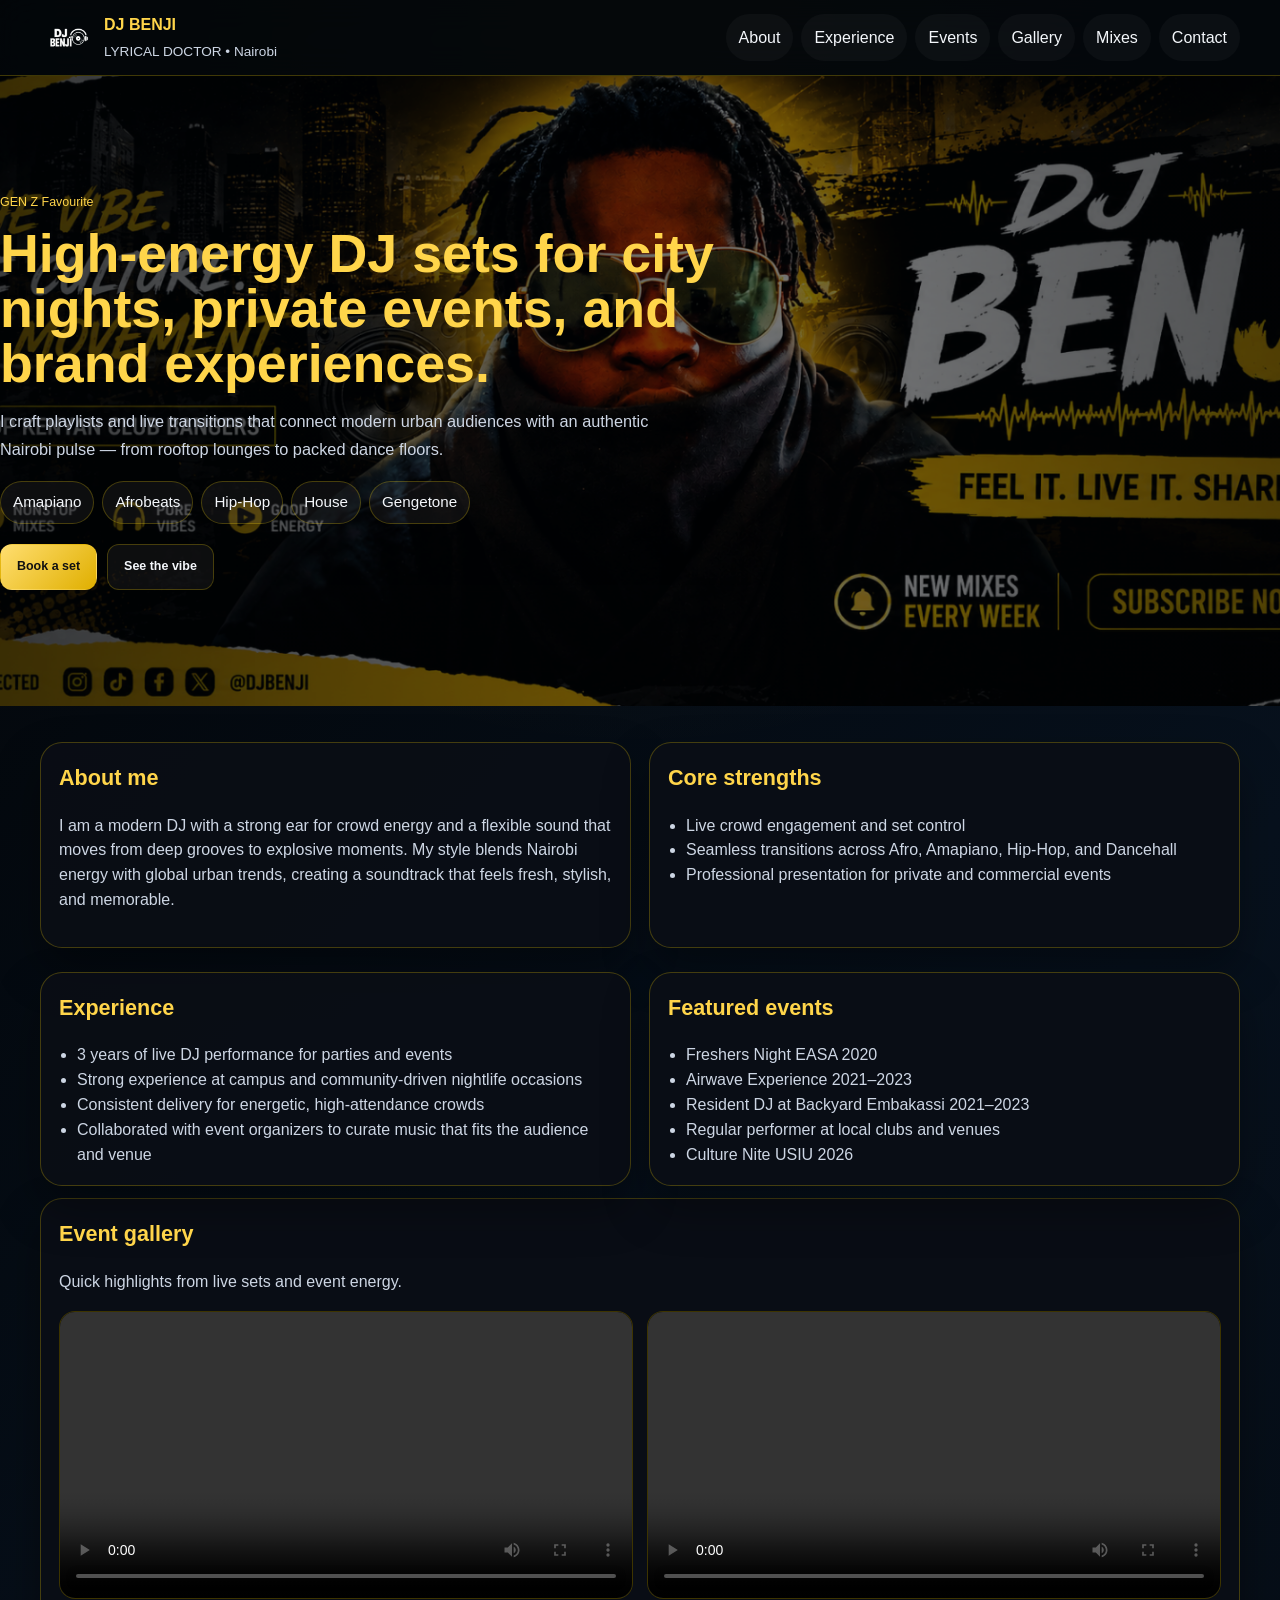
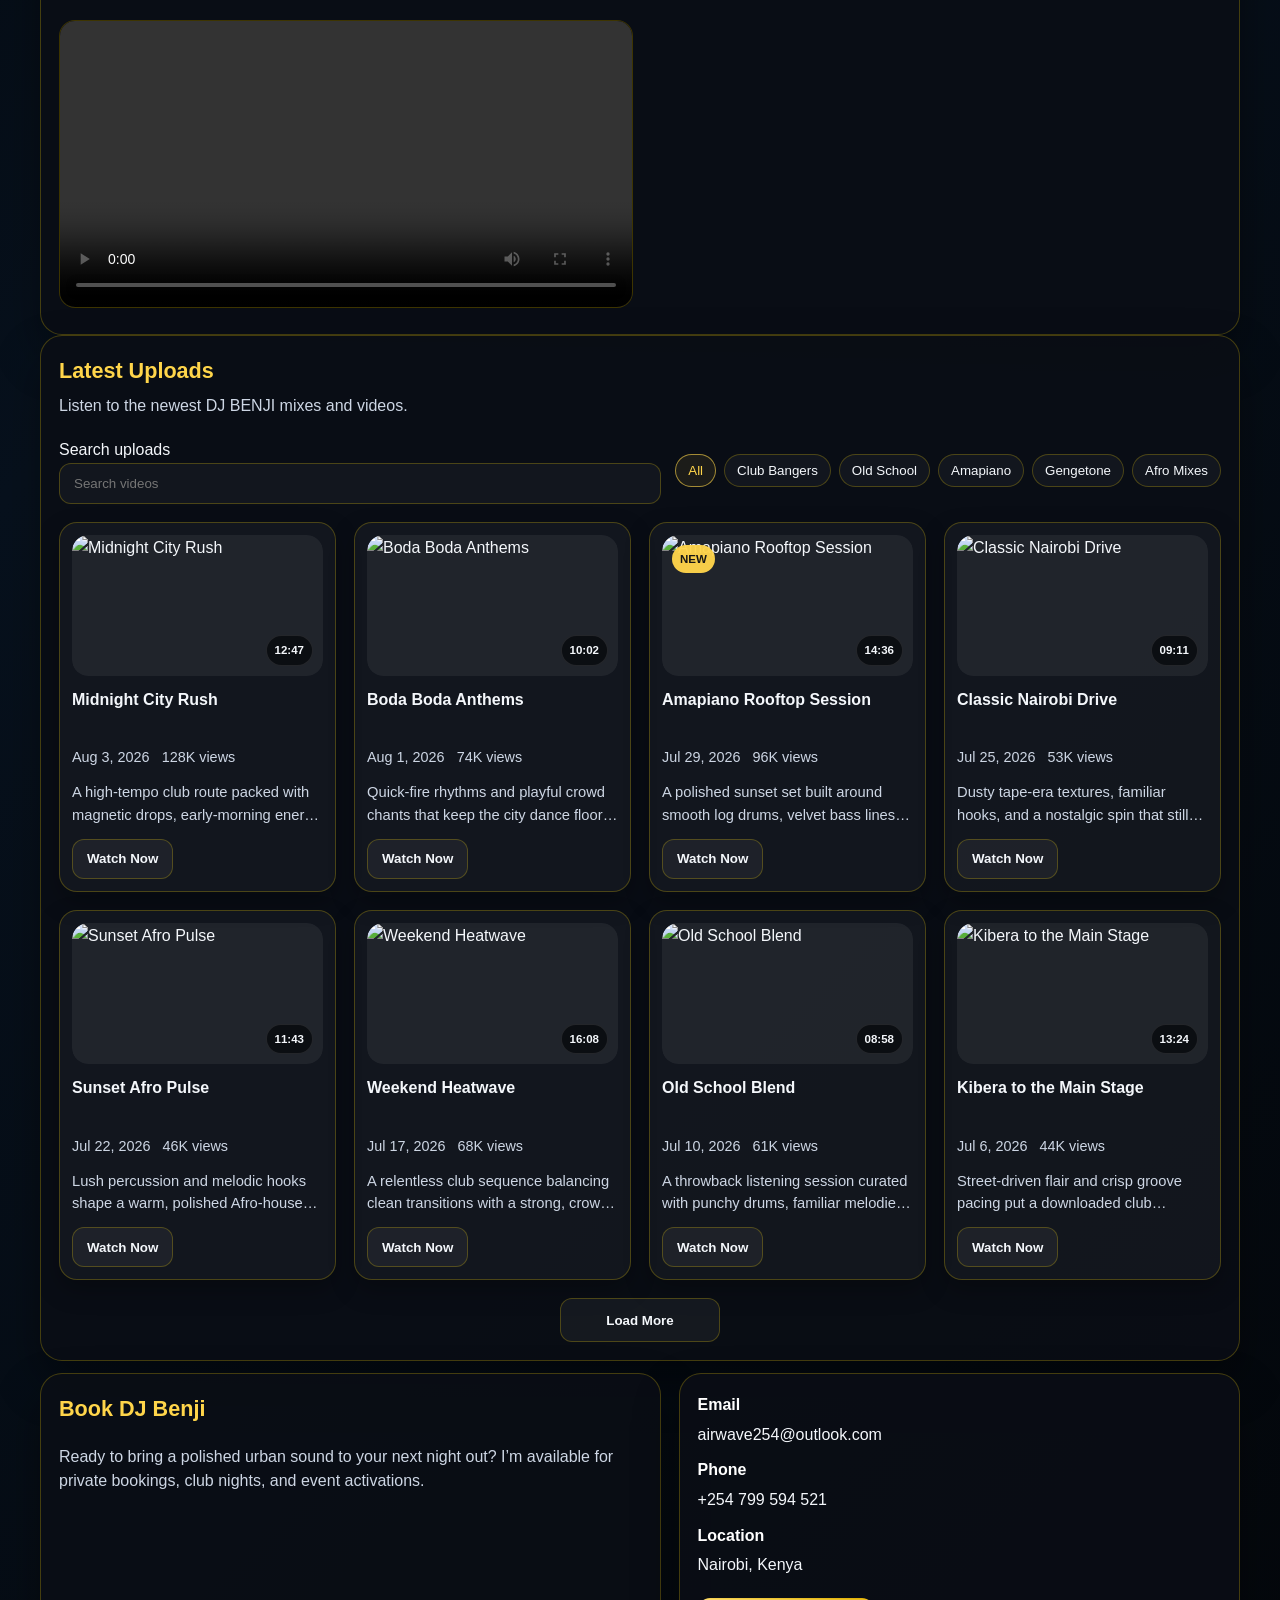
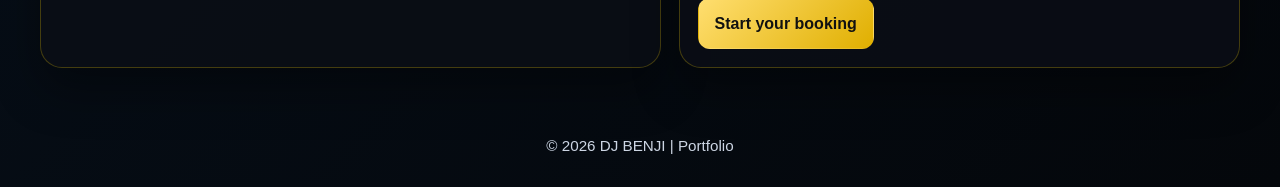
==== commit a39f7bab: "youtube update" ====
--- a/index.html
+++ b/index.html
@@ -96,20 +96,43 @@
       </div>
     </section>
 
-    <section id="mixes" class="card">
-      <h2>Sample mixes</h2>
-      <p>Curated clips and live mixes for your next urban event.</p>
-      <div class="mix-grid">
-        <article class="mix-card">
-          <iframe src="https://www.youtube.com/embed/b0zarlhUq4g?si=i4foAUpZzbVNCceq" title="YouTube video player" allow="accelerometer; autoplay; clipboard-write; encrypted-media; gyroscope; picture-in-picture; web-share" referrerpolicy="strict-origin-when-cross-origin" allowfullscreen></iframe>
-          <a href="https://www.youtube.com/watch?v=b0zarlhUq4g" target="_blank" rel="noopener noreferrer"><small>Kenyan OldSchool</small></a>
-        </article>
-        <article class="mix-card">
-          <iframe src="https://www.youtube.com/embed/NNVThkEjCfc?si=fZOSXonMpsV4KE4i" title="YouTube video player" allow="accelerometer; autoplay; clipboard-write; encrypted-media; gyroscope; picture-in-picture; web-share" referrerpolicy="strict-origin-when-cross-origin" allowfullscreen></iframe>
-          <a href="https://www.youtube.com/watch?v=NNVThkEjCfc" target="_blank" rel="noopener noreferrer"><small>UGANDAN MIX</small></a>
-        </article>
-        <article class="mix-card"><a href="https://www.youtube.com/watch?v=N1Euv764hME" target="_blank" rel="noopener noreferrer"><img src="https://img.youtube.com/vi/N1Euv764hME/hqdefault.jpg" alt="DJ Benji Mix 1"><small>Strictly Kenyan</small></a></article>
-        <article class="mix-card"><a href="https://www.youtube.com/watch?v=-NmrZR3TGso" target="_blank" rel="noopener noreferrer"><img src="https://img.youtube.com/vi/-NmrZR3TGso/hqdefault.jpg" alt="DJ Benji Mix 2"><small>Afro-house blend</small></a></article>
+    <section id="mixes" class="card latest-uploads-section">
+      <div class="latest-uploads-header">
+        <div>
+          <h2>Latest Uploads</h2>
+          <p>Listen to the newest DJ BENJI mixes and videos.</p>
+        </div>
+      </div>
+
+      <div class="latest-uploads-toolbar" aria-label="Latest uploads controls">
+        <label class="uploads-search">
+          <span class="visually-hidden">Search uploads</span>
+          <input id="uploadsSearch" type="search" placeholder="Search videos" aria-label="Search latest uploads by title">
+        </label>
+        <div class="uploads-category-filters" role="group" aria-label="Upload categories">
+          <button type="button" class="upload-filter-btn is-active" data-category="All" aria-pressed="true">All</button>
+          <button type="button" class="upload-filter-btn" data-category="Club Bangers" aria-pressed="false">Club Bangers</button>
+          <button type="button" class="upload-filter-btn" data-category="Old School" aria-pressed="false">Old School</button>
+          <button type="button" class="upload-filter-btn" data-category="Amapiano" aria-pressed="false">Amapiano</button>
+          <button type="button" class="upload-filter-btn" data-category="Gengetone" aria-pressed="false">Gengetone</button>
+          <button type="button" class="upload-filter-btn" data-category="Afro Mixes" aria-pressed="false">Afro Mixes</button>
+        </div>
+      </div>
+
+      <div class="uploads-grid" id="uploadsGrid" aria-live="polite"></div>
+
+      <div class="uploads-actions">
+        <button type="button" class="btn btn-secondary load-more-btn" id="loadMoreBtn" hidden>Load More</button>
+      </div>
+
+      <div class="uploads-modal" id="videoModal" hidden>
+        <div class="uploads-modal__backdrop" data-close-modal="true"></div>
+        <div class="uploads-modal__dialog" role="dialog" aria-modal="true" aria-label="Video player modal">
+          <button type="button" class="uploads-modal__close" id="closeModalBtn" aria-label="Close video modal">×</button>
+          <div class="uploads-modal__frame-wrap">
+            <iframe id="modalIframe" src="" title="Selected DJ BENJI upload" allow="accelerometer; autoplay; clipboard-write; encrypted-media; gyroscope; picture-in-picture; web-share" allowfullscreen loading="lazy"></iframe>
+          </div>
+        </div>
       </div>
     </section>
 
--- a/styles.css
+++ b/styles.css
@@ -19,6 +19,8 @@
     linear-gradient(135deg, #020406 0%, #07111d 45%, #04070b 100%);
   min-height: 100vh;
   line-height: 1.6;
+  -webkit-font-smoothing: antialiased;
+  text-rendering: optimizeLegibility;
 }
 
 a { color: inherit; }
@@ -74,6 +76,9 @@
   background: rgba(255,255,255,0.03);
   border: 1px solid transparent;
   transition: 0.2s ease;
+  min-height: 42px;
+  display: inline-flex;
+  align-items: center;
 }
 
 nav a:hover {
@@ -121,11 +126,7 @@
   z-index: 2;
   padding: clamp(2rem, 4vw, 3.5rem) 0;
   max-width: 780px;
-}
-
-.eyebrow {
-  text-transform: uppercase;
-  letter-spacing: 0.28em;
+  width: min(100%, 780px);
   font-size: 0.78rem;
   color: var(--gold);
   margin: 0 0 12px;
@@ -181,6 +182,7 @@
   text-decoration: none;
   font-weight: 700;
   border: 1px solid transparent;
+  min-height: 44px;
 }
 
 .btn-primary {
@@ -243,6 +245,316 @@
   font-size: 0.95rem;
 }
 
+/* Latest Uploads showcase */
+.latest-uploads-section {
+  overflow: hidden;
+}
+
+.latest-uploads-header h2 {
+  margin: 0 0 6px;
+}
+
+.latest-uploads-header p {
+  margin: 0 0 18px;
+  color: var(--muted);
+}
+
+.latest-uploads-toolbar {
+  display: flex;
+  flex-wrap: wrap;
+  gap: 14px;
+  align-items: center;
+  justify-content: space-between;
+  margin-bottom: 18px;
+}
+
+.uploads-search {
+  min-width: min(100%, 280px);
+  flex: 1 1 260px;
+}
+
+.uploads-search input {
+  width: 100%;
+  border: 1px solid var(--line);
+  border-radius: 12px;
+  background: rgba(255,255,255,0.04);
+  color: var(--text);
+  padding: 12px 14px;
+  outline: none;
+  transition: border-color 0.2s ease, box-shadow 0.2s ease;
+}
+
+.uploads-search input:focus,
+.upload-filter-btn:focus-visible,
+.upload-card:focus-visible,
+.load-more-btn:focus-visible,
+.uploads-modal__close:focus-visible {
+  border-color: var(--gold);
+  box-shadow: 0 0 0 3px rgba(255, 213, 74, 0.14);
+}
+
+.uploads-category-filters {
+  display: flex;
+  flex-wrap: wrap;
+  gap: 8px;
+}
+
+.upload-filter-btn {
+  border: 1px solid var(--line);
+  background: rgba(255,255,255,0.04);
+  color: var(--text);
+  border-radius: 999px;
+  padding: 8px 12px;
+  cursor: pointer;
+  transition: transform 0.2s ease, background 0.2s ease, color 0.2s ease, border-color 0.2s ease;
+}
+
+.upload-filter-btn:hover,
+.upload-filter-btn.is-active {
+  color: var(--gold);
+  border-color: rgba(255, 213, 74, 0.6);
+  background: rgba(255, 213, 74, 0.08);
+}
+
+.uploads-grid {
+  display: grid;
+  grid-template-columns: repeat(4, minmax(0, 1fr));
+  gap: 18px;
+}
+
+.upload-card {
+  display: flex;
+  flex-direction: column;
+  gap: 12px;
+  background: rgba(255, 255, 255, 0.04);
+  border: 1px solid var(--line);
+  border-radius: 18px;
+  padding: 12px;
+  box-shadow: 0 10px 24px rgba(0, 0, 0, 0.26);
+  cursor: pointer;
+  transition: transform 0.28s ease, box-shadow 0.28s ease, border-color 0.28s ease;
+}
+
+.upload-card:hover {
+  transform: translateY(-4px);
+  border-color: rgba(255, 213, 74, 0.45);
+  box-shadow: 0 18px 38px rgba(0, 0, 0, 0.32);
+}
+
+.upload-card[data-visible="false"] {
+  opacity: 0;
+  transform: translateY(16px);
+}
+
+.upload-thumb {
+  position: relative;
+  overflow: hidden;
+  border-radius: 16px;
+}
+
+.upload-thumb img {
+  display: block;
+  width: 100%;
+  aspect-ratio: 16 / 9;
+  object-fit: cover;
+  border-radius: 16px;
+  transform: scale(1);
+  transition: transform 0.4s ease;
+  background: rgba(255,255,255,0.06);
+}
+
+.upload-card:hover .upload-thumb img {
+  transform: scale(1.05);
+}
+
+.upload-play {
+  position: absolute;
+  inset: 0;
+  display: grid;
+  place-items: center;
+  border-radius: 16px;
+  background: rgba(4, 8, 16, 0.36);
+  opacity: 0;
+  transition: opacity 0.28s ease;
+}
+
+.upload-play span {
+  display: inline-grid;
+  place-items: center;
+  width: 58px;
+  height: 58px;
+  border-radius: 50%;
+  background: rgba(255, 213, 74, 0.92);
+  color: #111;
+  font-size: 1.1rem;
+  font-weight: 700;
+  box-shadow: 0 8px 24px rgba(0, 0, 0, 0.28);
+}
+
+.upload-card:hover .upload-play,
+.upload-card:focus-visible .upload-play {
+  opacity: 1;
+}
+
+.upload-badge,
+.upload-duration {
+  position: absolute;
+  z-index: 2;
+  border-radius: 999px;
+  font-size: 0.72rem;
+  font-weight: 700;
+}
+
+.upload-badge {
+  top: 10px;
+  left: 10px;
+  padding: 5px 8px;
+  background: rgba(255, 213, 74, 0.96);
+  color: #161616;
+}
+
+.upload-duration {
+  right: 10px;
+  bottom: 10px;
+  padding: 5px 8px;
+  background: rgba(6, 8, 12, 0.78);
+  color: var(--text);
+  border: 1px solid rgba(255,255,255,0.1);
+}
+
+.upload-card h3 {
+  margin: 0;
+  color: var(--text);
+  font-size: 1rem;
+  line-height: 1.45;
+  min-height: 2.9em;
+  display: -webkit-box;
+  -webkit-line-clamp: 2;
+  -webkit-box-orient: vertical;
+  overflow: hidden;
+}
+
+.upload-meta {
+  display: flex;
+  flex-wrap: wrap;
+  gap: 12px;
+  color: var(--muted);
+  font-size: 0.9rem;
+}
+
+.upload-description {
+  margin: 0;
+  color: var(--muted);
+  font-size: 0.92rem;
+  line-height: 1.55;
+  min-height: 3.1em;
+  display: -webkit-box;
+  -webkit-line-clamp: 2;
+  -webkit-box-orient: vertical;
+  overflow: hidden;
+}
+
+.upload-button {
+  margin-top: auto;
+  width: fit-content;
+  min-height: 40px;
+  padding: 9px 14px;
+}
+
+.uploads-actions {
+  display: flex;
+  justify-content: center;
+  margin-top: 18px;
+}
+
+.load-more-btn {
+  min-width: 160px;
+}
+
+.uploads-modal {
+  position: fixed;
+  inset: 0;
+  z-index: 55;
+}
+
+.uploads-modal[hidden] {
+  display: none;
+}
+
+.uploads-modal__backdrop {
+  position: absolute;
+  inset: 0;
+  background: rgba(2, 5, 10, 0.78);
+  backdrop-filter: blur(8px);
+  animation: fadeInBackdrop 0.24s ease forwards;
+}
+
+.uploads-modal__dialog {
+  position: relative;
+  z-index: 1;
+  width: min(920px, calc(100% - 24px));
+  margin: 40px auto;
+  background: rgba(5, 8, 14, 0.96);
+  border: 1px solid var(--line);
+  border-radius: 22px;
+  overflow: hidden;
+  box-shadow: var(--shadow);
+}
+
+.uploads-modal__frame-wrap {
+  aspect-ratio: 16 / 9;
+}
+
+.uploads-modal__dialog iframe {
+  width: 100%;
+  height: 100%;
+  border: 0;
+  background: #000;
+}
+
+.uploads-modal__close {
+  position: absolute;
+  top: 12px;
+  right: 12px;
+  z-index: 2;
+  width: 38px;
+  height: 38px;
+  border: 1px solid var(--line);
+  border-radius: 50%;
+  background: rgba(0,0,0,0.55);
+  color: var(--text);
+  font-size: 1.2rem;
+  cursor: pointer;
+}
+
+.upload-skeleton {
+  height: 100%;
+  border-radius: 18px;
+  background: linear-gradient(90deg, rgba(255,255,255,0.04), rgba(255,255,255,0.09), rgba(255,255,255,0.04));
+  background-size: 200% 100%;
+  animation: skeletonPulse 1.2s linear infinite;
+}
+
+.upload-skeleton-thumb {
+  aspect-ratio: 16 / 9;
+  border-radius: 16px;
+}
+
+.upload-skeleton-line {
+  height: 12px;
+  border-radius: 999px;
+  margin-bottom: 10px;
+  background: rgba(255,255,255,0.06);
+}
+
+.upload-skeleton-line.short {
+  width: 60%;
+}
+
+.upload-skeleton-line.medium {
+  width: 72%;
+}
+
 @keyframes heroZoomIn {
   from {
     transform: scale(1.05);
@@ -254,18 +566,93 @@
   }
 }
 
+@keyframes fadeInBackdrop {
+  from { opacity: 0; }
+  to { opacity: 1; }
+}
+
+@keyframes skeletonPulse {
+  0% { background-position: 200% 0; }
+  100% { background-position: -200% 0; }
+}
+
 @media (max-width: 980px) {
   .hero-banner { min-height: 64vh; }
   .grid-2, .contact-box { grid-template-columns: 1fr; }
   .grid-3, .mix-grid { grid-template-columns: 1fr 1fr; }
+  .uploads-grid { grid-template-columns: repeat(2, minmax(0, 1fr)); }
 }
 
 @media (max-width: 760px) {
-  .topbar-inner { align-items: flex-start; flex-direction: column; }
-  nav { justify-content: flex-start; }
-  .hero-banner { min-height: 60vh; }
-  .hero-banner h1 { font-size: 2rem; }
-  .stats, .grid-3, .mix-grid, .video-grid { grid-template-columns: 1fr; }
+  .topbar-inner {
+    align-items: flex-start;
+    flex-direction: column;
+    padding: 12px 0 10px;
+  }
+  nav {
+    justify-content: flex-start;
+    gap: 6px;
+  }
+  nav a {
+    padding: 8px 10px;
+    font-size: 0.95rem;
+  }
+  .hero-banner {
+    min-height: 58vh;
+    max-height: none;
+  }
+  .hero-banner__content {
+    padding: 1.4rem 0 2rem;
+  }
+  .hero-banner h1 {
+    font-size: 1.85rem;
+    line-height: 1.12;
+  }
+  .lead {
+    font-size: 0.98rem;
+  }
+  .cta-row {
+    flex-direction: column;
+    align-items: stretch;
+  }
+  .btn {
+    width: 100%;
+  }
+  .pill-row {
+    gap: 6px;
+  }
+  .pill {
+    font-size: 0.9rem;
+    padding: 7px 10px;
+  }
+  .card {
+    padding: 16px;
+  }
+  .grid-3, .mix-grid, .video-grid { grid-template-columns: 1fr; }
+  .uploads-grid { grid-template-columns: 1fr; }
+  .latest-uploads-toolbar {
+    flex-direction: column;
+    align-items: stretch;
+  }
+  .uploads-category-filters {
+    justify-content: flex-start;
+  }
+}
+
+@media (max-width: 480px) {
+  .wrap {
+    width: min(100% - 20px, 1200px);
+  }
+  .topbar-inner {
+    width: min(100% - 20px, 1200px);
+  }
+  .brand img { width: 44px; }
+  .hero-banner { min-height: 56vh; }
+  .hero-banner h1 { font-size: 1.6rem; }
+  .hero-banner__content { padding: 1.1rem 0 1.6rem; }
+  .lead { font-size: 0.95rem; }
+  nav a { font-size: 0.9rem; }
+  footer { font-size: 0.9rem; padding: 16px 0 24px; }
 }
 
 @media (prefers-reduced-motion: reduce) {
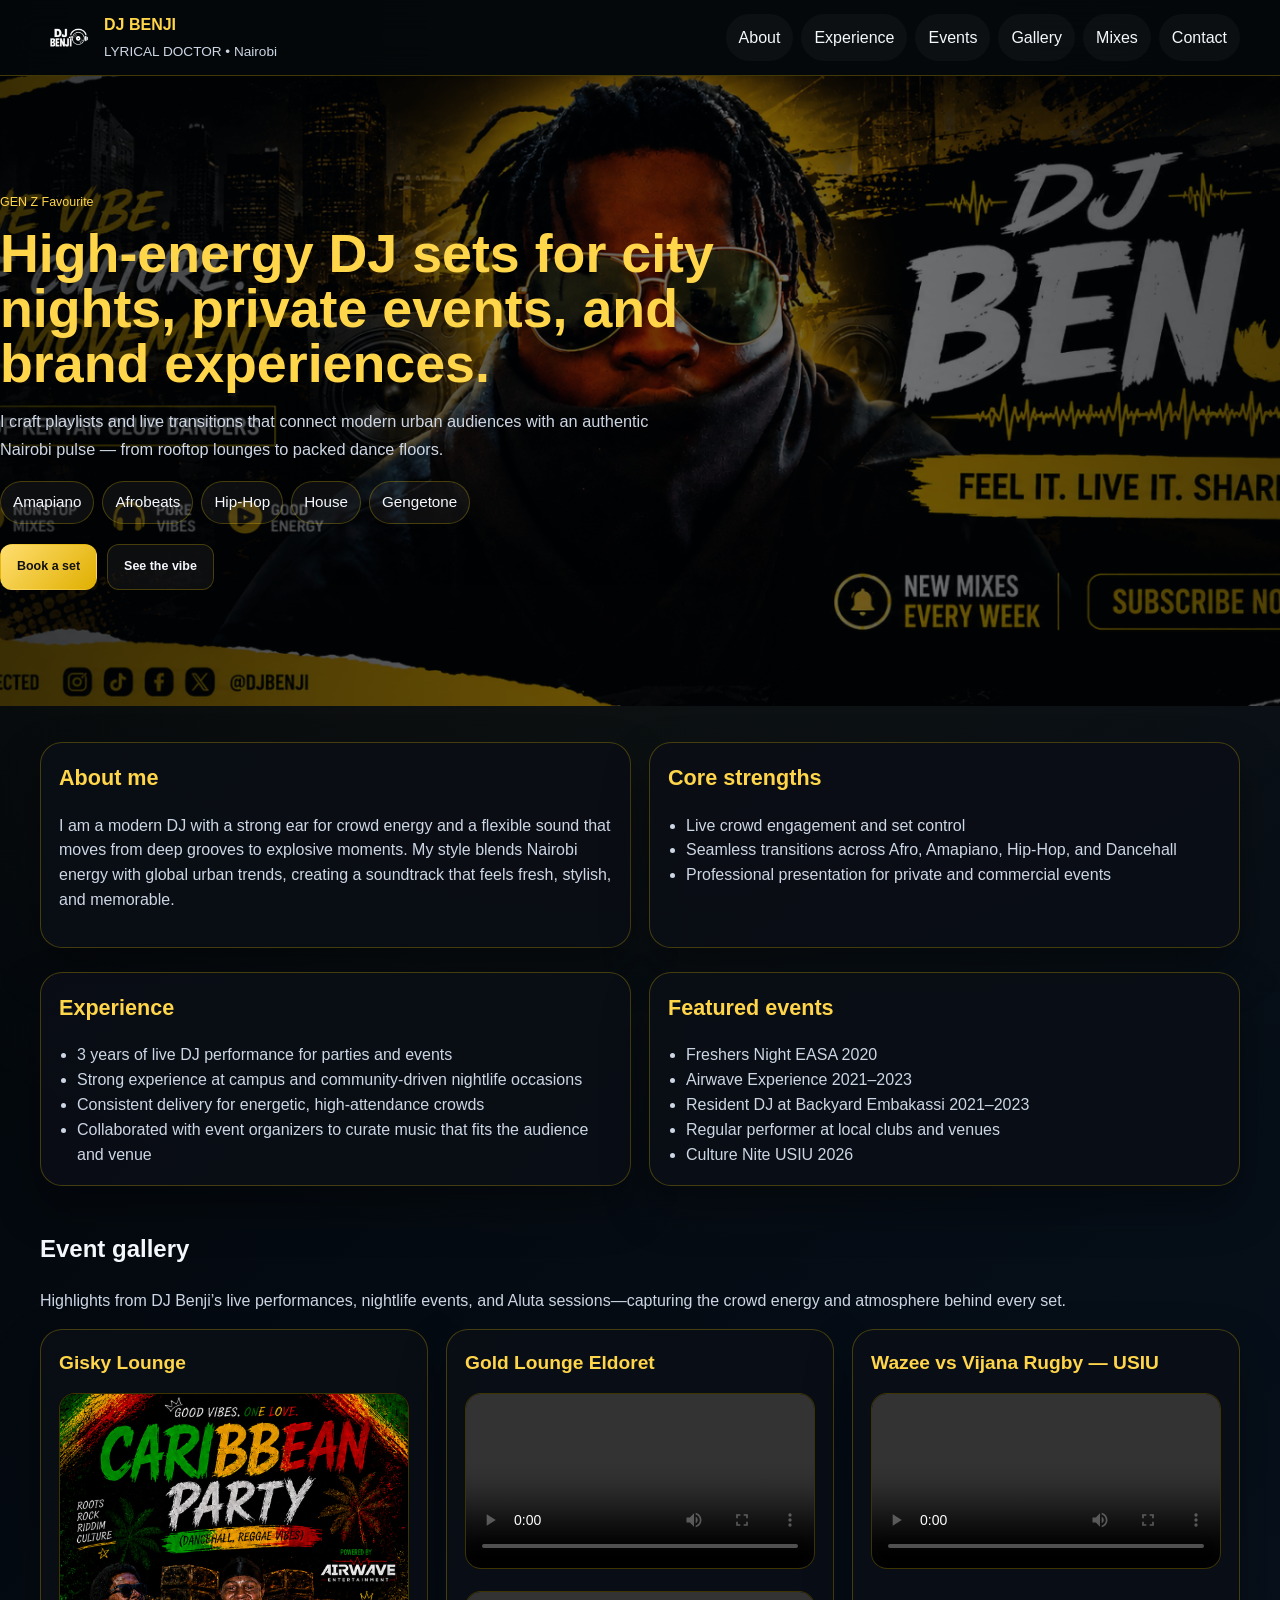
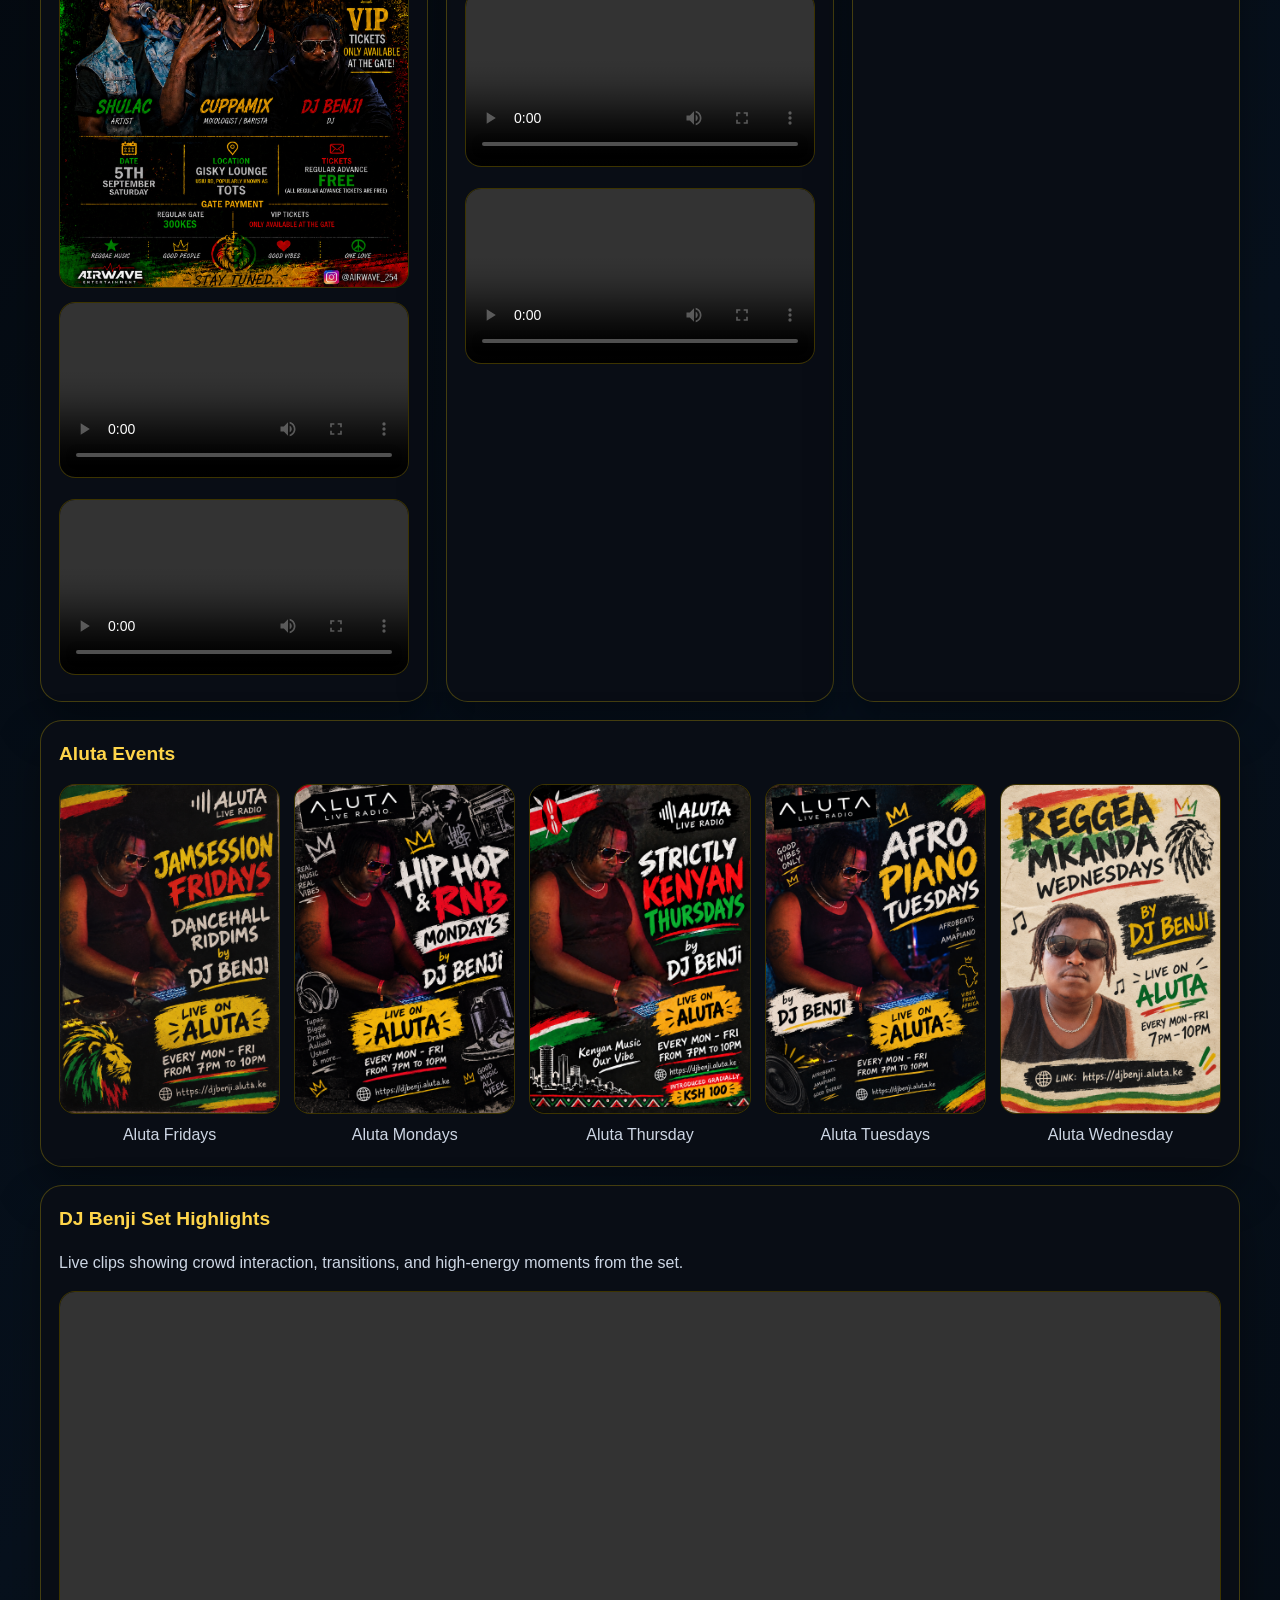
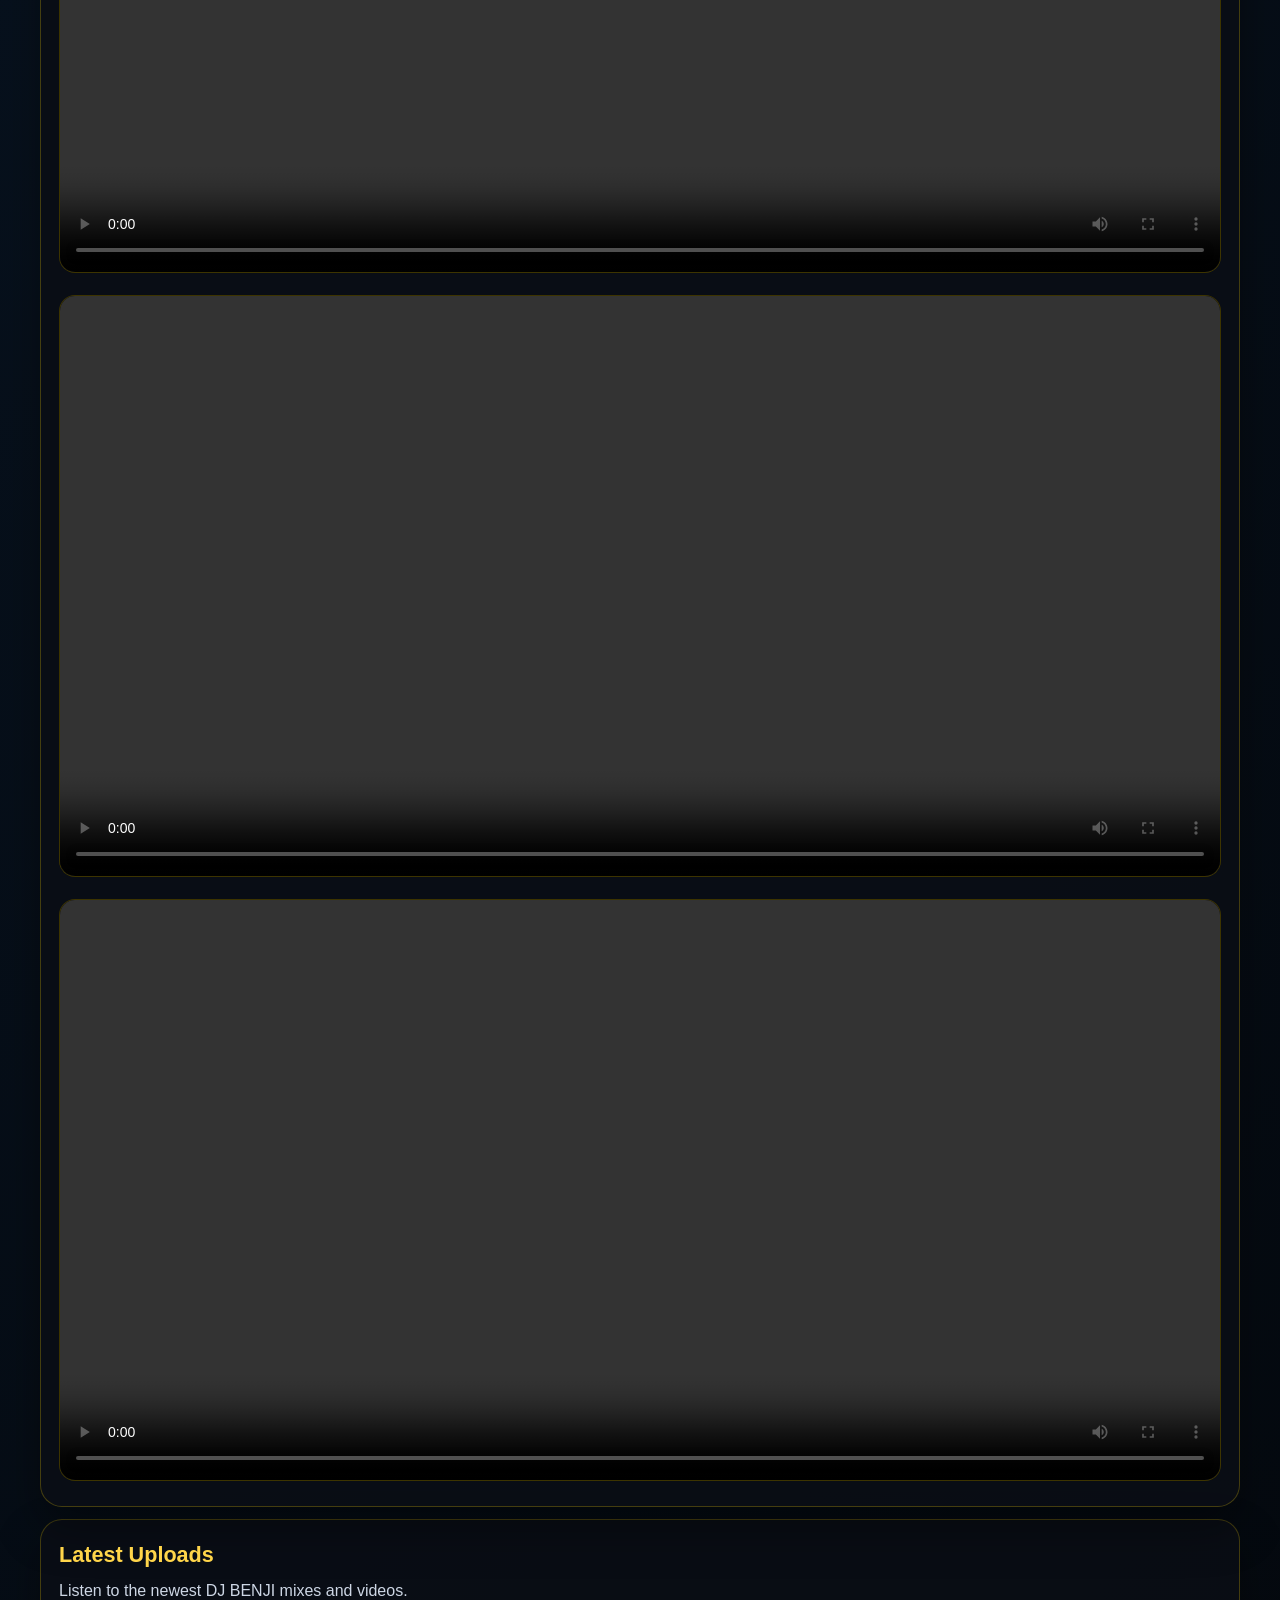
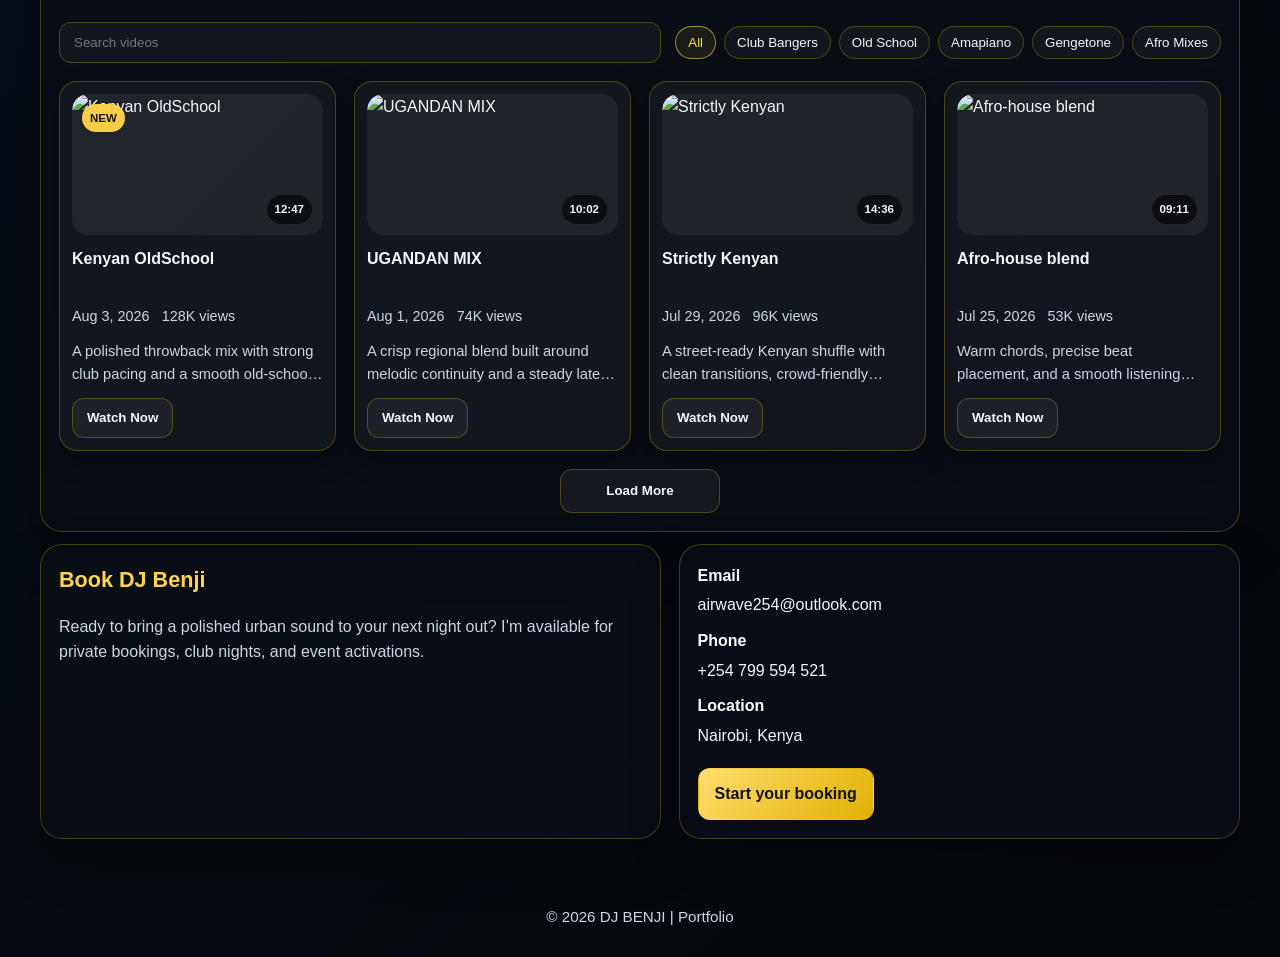
==== commit 181f2402: "Update event gallery Co-authored-by: Copilot <223556219+Copilot@users.noreply.github.com>" ====
--- a/index.html
+++ b/index.html
@@ -86,13 +86,71 @@
       </article>
     </section>
 
-    <section id="gallery" class="card">
+    <section id="gallery" class="event-gallery-section">
       <h2>Event gallery</h2>
-      <p>Quick highlights from live sets and event energy.</p>
-      <div class="video-grid">
-        <div class="video-frame"><video controls playsinline><source src="Images/Benji-3.mp4" type="video/mp4"></video></div>
-        <div class="video-frame"><video controls playsinline><source src="Images/Benji-1.mp4" type="video/mp4"></video></div>
-        <div class="video-frame"><video controls playsinline><source src="Images/Benji-2.mp4" type="video/mp4"></video></div>
+      <p class="gallery-intro">Highlights from DJ Benji’s live performances, nightlife events, and Aluta sessions—capturing the crowd energy and atmosphere behind every set.</p>
+
+      <div class="event-gallery-grid" id="events">
+        <article class="card event-card">
+          <h3>Gisky Lounge</h3>
+          <img src="Images/Event-Gisky-Lounge-3.png" alt="DJ Benji at Gisky Lounge" loading="lazy">
+          <div class="video-grid">
+            <div class="video-frame"><video controls playsinline preload="metadata"><source src="Images/Event-Gisky-lounge.mp4" type="video/mp4"></video></div>
+            <div class="video-frame"><video controls playsinline preload="metadata"><source src="Images/Event-Gisky-Lounge-2.mp4" type="video/mp4"></video></div>
+          </div>
+        </article>
+
+        <article class="card event-card">
+          <h3>Gold Lounge Eldoret</h3>
+          <div class="video-grid">
+            <div class="video-frame"><video controls playsinline preload="metadata"><source src="Images/Event-Gold-Lounge-Eldoret.mp4" type="video/mp4"></video></div>
+            <div class="video-frame"><video controls playsinline preload="metadata"><source src="Images/Event-Gold-Lounge-Eldoret-2.mp4" type="video/mp4"></video></div>
+            <div class="video-frame"><video controls playsinline preload="metadata"><source src="Images/Event-Gold-Lounge-Eldoret-3.mp4" type="video/mp4"></video></div>
+          </div>
+        </article>
+
+        <article class="card event-card">
+          <h3>Wazee vs Vijana Rugby — USIU</h3>
+          <div class="video-grid">
+            <div class="video-frame"><video controls playsinline preload="metadata"><source src="Images/Event-WAZEE-VS-VIJANA-RUGBY-USIU.mp4" type="video/mp4"></video></div>
+          </div>
+        </article>
+
+        <article class="card event-card aluta-events">
+          <h3>Aluta Events</h3>
+          <div class="aluta-flyer-grid">
+            <figure>
+              <img src="Images/Aluta/Aluta-Fridays.png" alt="Aluta Fridays event flyer" loading="lazy">
+              <figcaption>Aluta Fridays</figcaption>
+            </figure>
+            <figure>
+              <img src="Images/Aluta/Aluta-Mondays.png" alt="Aluta Mondays event flyer" loading="lazy">
+              <figcaption>Aluta Mondays</figcaption>
+            </figure>
+            <figure>
+              <img src="Images/Aluta/Aluta-Thursday.png" alt="Aluta Thursday event flyer" loading="lazy">
+              <figcaption>Aluta Thursday</figcaption>
+            </figure>
+            <figure>
+              <img src="Images/Aluta/Aluta-Tuesdays.png" alt="Aluta Tuesdays event flyer" loading="lazy">
+              <figcaption>Aluta Tuesdays</figcaption>
+            </figure>
+            <figure>
+              <img src="Images/Aluta/Aluta-Wednesday.png" alt="Aluta Wednesday event flyer" loading="lazy">
+              <figcaption>Aluta Wednesday</figcaption>
+            </figure>
+          </div>
+        </article>
+
+        <article class="card event-card set-highlights">
+          <h3>DJ Benji Set Highlights</h3>
+          <p>Live clips showing crowd interaction, transitions, and high-energy moments from the set.</p>
+          <div class="video-grid">
+            <div class="video-frame"><video controls playsinline preload="metadata"><source src="Images/Benji-3.mp4" type="video/mp4"></video></div>
+            <div class="video-frame"><video controls playsinline preload="metadata"><source src="Images/Benji-1.mp4" type="video/mp4"></video></div>
+            <div class="video-frame"><video controls playsinline preload="metadata"><source src="Images/Benji-2.mp4" type="video/mp4"></video></div>
+          </div>
+        </article>
       </div>
     </section>
 
--- a/styles.css
+++ b/styles.css
@@ -216,6 +216,20 @@
 .video-grid { display: grid; grid-template-columns: repeat(2, 1fr); gap: 14px; }
 .video-frame video { width: 100%; border-radius: 16px; border: 1px solid var(--line); background: #000; }
 
+.event-gallery-section { scroll-margin-top: 24px; }
+.gallery-intro { color: var(--muted); line-height: 1.55; }
+.event-gallery-grid { display: grid; grid-template-columns: repeat(auto-fit, minmax(min(100%, 320px), 1fr)); gap: 18px; }
+.event-card { min-width: 0; overflow: hidden; }
+.event-card h3 { margin: 0 0 14px; color: var(--gold); font-size: 1.2rem; }
+.event-card > img, .aluta-flyer-grid img { display: block; width: 100%; max-height: 520px; object-fit: contain; border-radius: 16px; border: 1px solid var(--line); background: #000; }
+.event-card .video-grid { grid-template-columns: 1fr; margin-top: 14px; }
+.aluta-events { grid-column: 1 / -1; }
+.aluta-flyer-grid { display: grid; grid-template-columns: repeat(auto-fit, minmax(min(100%, 160px), 1fr)); gap: 14px; }
+.aluta-flyer-grid figure { min-width: 0; margin: 0; }
+.aluta-flyer-grid figcaption { padding-top: 8px; color: var(--muted); text-align: center; }
+.set-highlights { grid-column: 1 / -1; }
+.set-highlights > p { color: var(--muted); line-height: 1.55; }
+
 .mix-grid { display: grid; grid-template-columns: repeat(2, 1fr); gap: 14px; }
 .mix-card {
   background: rgba(255,255,255,0.04);
@@ -246,6 +260,18 @@
 }
 
 /* Latest Uploads showcase */
+.visually-hidden {
+  position: absolute;
+  width: 1px;
+  height: 1px;
+  padding: 0;
+  margin: -1px;
+  overflow: hidden;
+  clip: rect(0, 0, 0, 0);
+  white-space: nowrap;
+  border: 0;
+}
+
 .latest-uploads-section {
   overflow: hidden;
 }
@@ -471,6 +497,20 @@
   min-width: 160px;
 }
 
+.upload-empty-state {
+  grid-column: 1 / -1;
+  padding: 24px;
+  text-align: center;
+  border: 1px dashed var(--line);
+  border-radius: 16px;
+  background: rgba(255,255,255,0.03);
+  color: var(--muted);
+}
+
+body.modal-open {
+  overflow: hidden;
+}
+
 .uploads-modal {
   position: fixed;
   inset: 0;
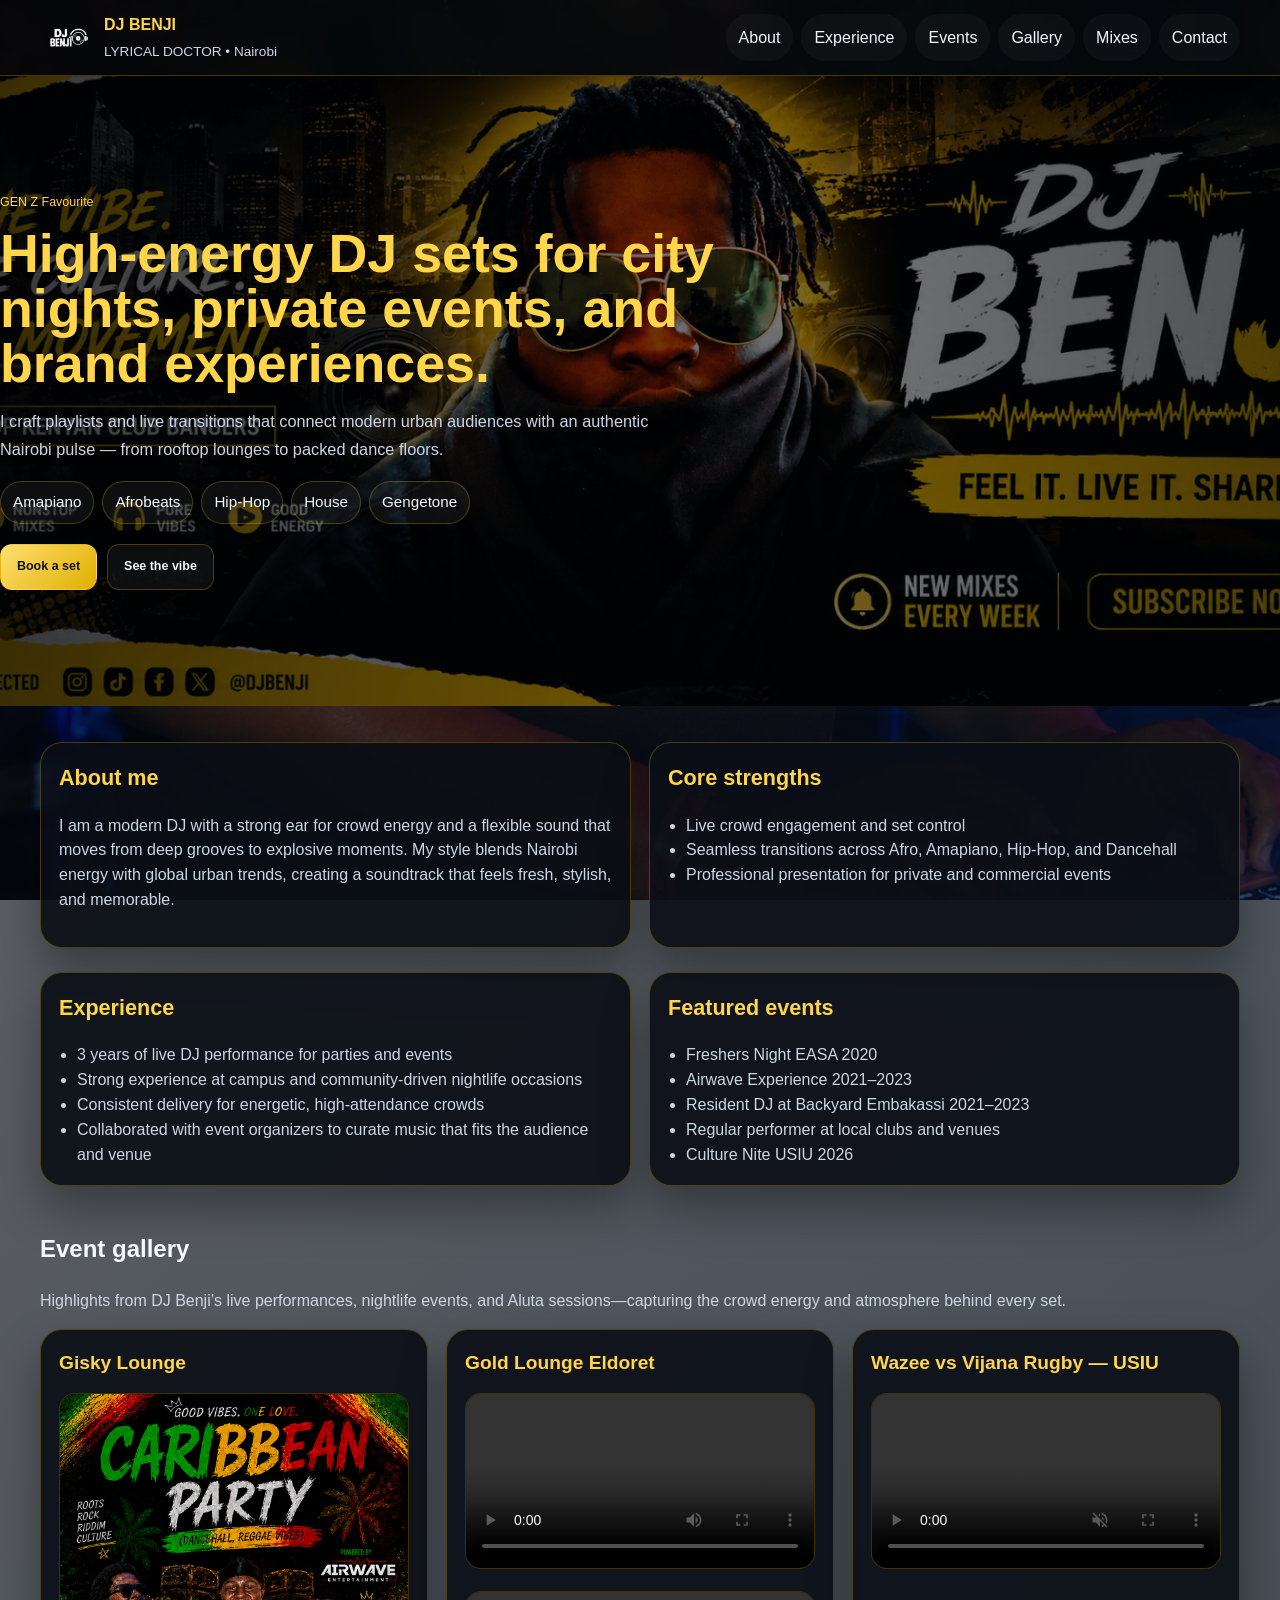
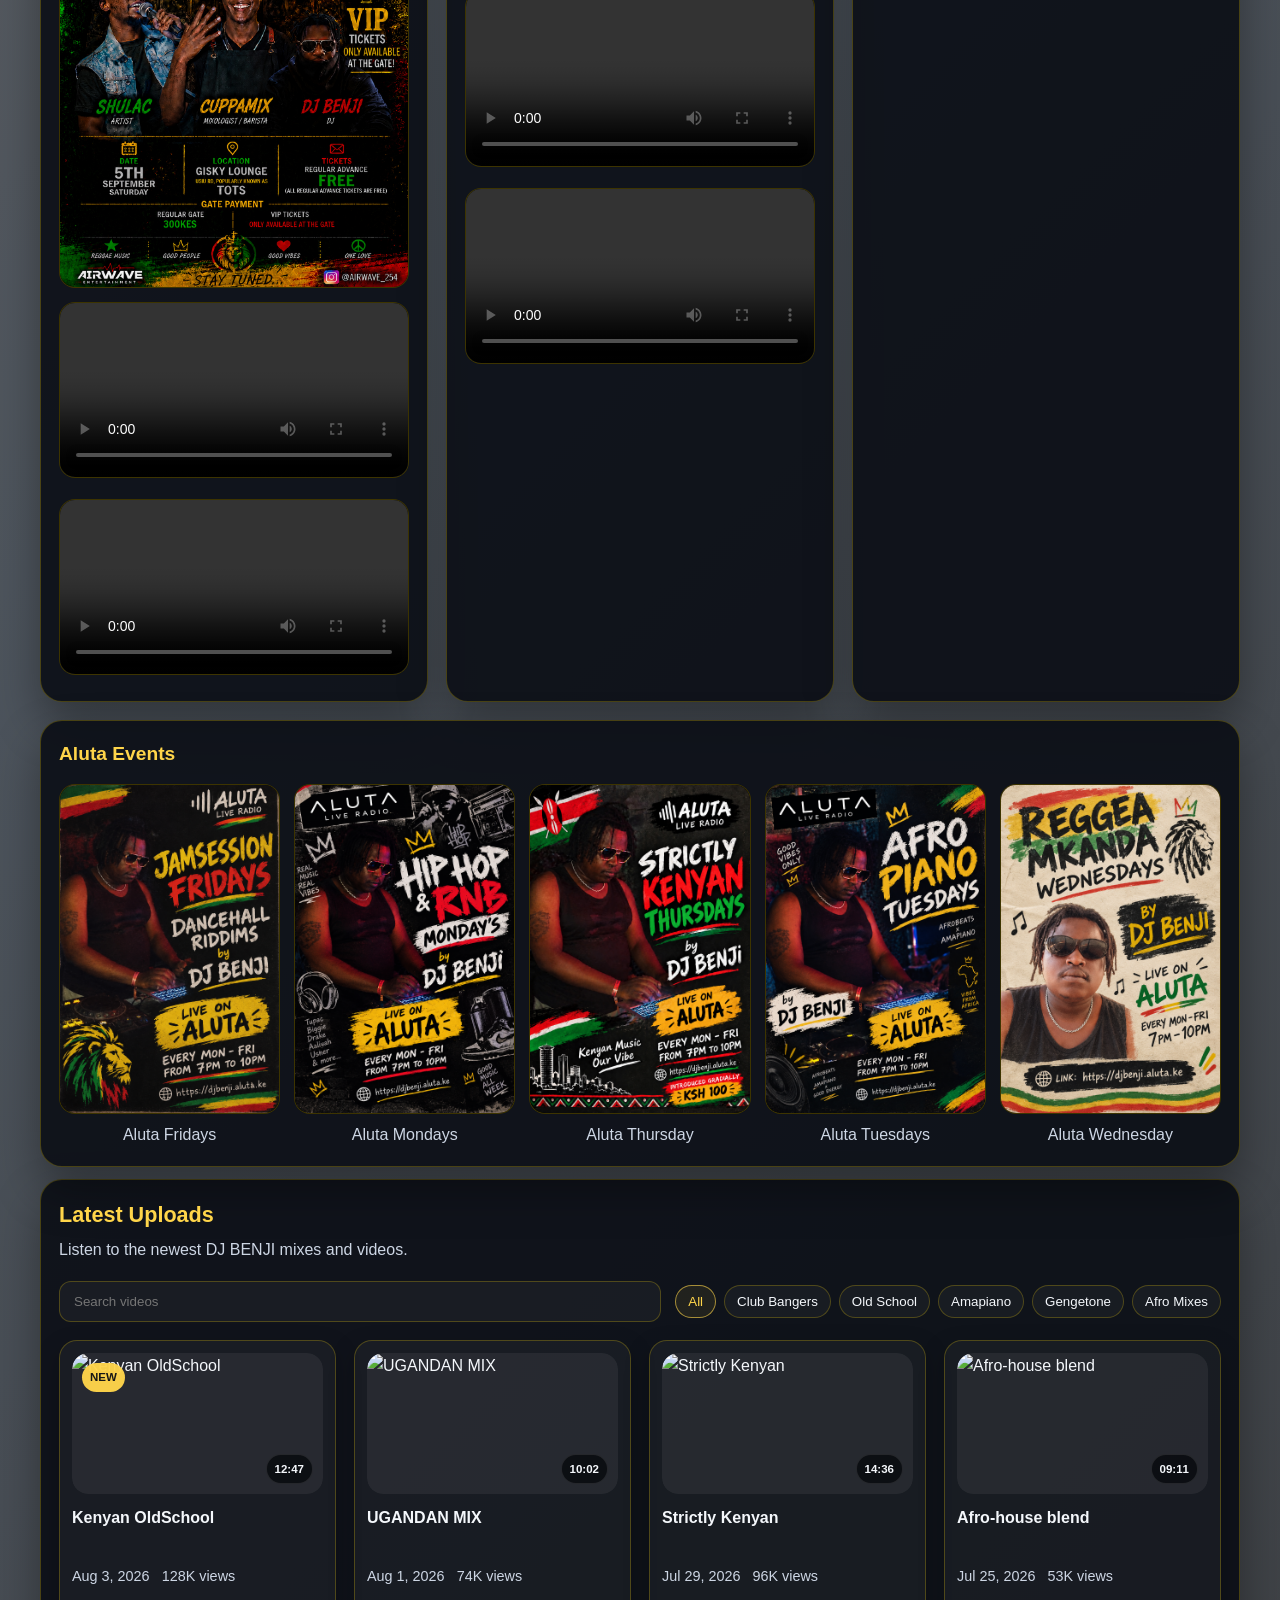
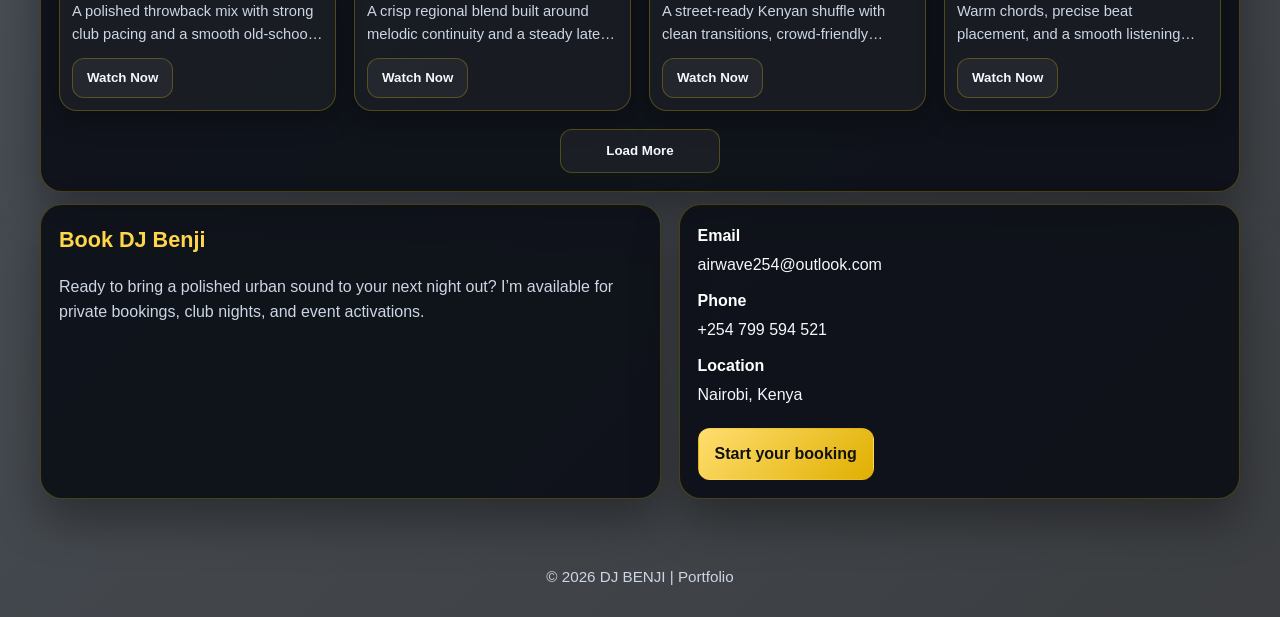
==== commit d1e79a9e: "Upgradeupgrade" ====
--- a/index.html
+++ b/index.html
@@ -112,7 +112,7 @@
         <article class="card event-card">
           <h3>Wazee vs Vijana Rugby — USIU</h3>
           <div class="video-grid">
-            <div class="video-frame"><video controls playsinline preload="metadata"><source src="Images/Event-WAZEE-VS-VIJANA-RUGBY-USIU.mp4" type="video/mp4"></video></div>
+            <div class="video-frame"><video controls playsinline muted preload="metadata"><source src="Images/Event-WAZEE-VS-VIJANA-RUGBY-USIU.mp4" type="video/mp4"></video></div>
           </div>
         </article>
 
@@ -139,16 +139,6 @@
               <img src="Images/Aluta/Aluta-Wednesday.png" alt="Aluta Wednesday event flyer" loading="lazy">
               <figcaption>Aluta Wednesday</figcaption>
             </figure>
-          </div>
-        </article>
-
-        <article class="card event-card set-highlights">
-          <h3>DJ Benji Set Highlights</h3>
-          <p>Live clips showing crowd interaction, transitions, and high-energy moments from the set.</p>
-          <div class="video-grid">
-            <div class="video-frame"><video controls playsinline preload="metadata"><source src="Images/Benji-3.mp4" type="video/mp4"></video></div>
-            <div class="video-frame"><video controls playsinline preload="metadata"><source src="Images/Benji-1.mp4" type="video/mp4"></video></div>
-            <div class="video-frame"><video controls playsinline preload="metadata"><source src="Images/Benji-2.mp4" type="video/mp4"></video></div>
           </div>
         </article>
       </div>
--- a/styles.css
+++ b/styles.css
@@ -16,7 +16,8 @@
   color: var(--text);
   background:
     radial-gradient(circle at top, rgba(255, 213, 74, 0.08), transparent 22%),
-    linear-gradient(135deg, #020406 0%, #07111d 45%, #04070b 100%);
+    linear-gradient(135deg, rgba(2, 4, 6, 0.62) 0%, rgba(7, 17, 29, 0.72) 45%, rgba(4, 7, 11, 0.78) 100%),
+    url('Images/DJ-BENJI.png') center / cover fixed;
   min-height: 100vh;
   line-height: 1.6;
   -webkit-font-smoothing: antialiased;
@@ -227,9 +228,6 @@
 .aluta-flyer-grid { display: grid; grid-template-columns: repeat(auto-fit, minmax(min(100%, 160px), 1fr)); gap: 14px; }
 .aluta-flyer-grid figure { min-width: 0; margin: 0; }
 .aluta-flyer-grid figcaption { padding-top: 8px; color: var(--muted); text-align: center; }
-.set-highlights { grid-column: 1 / -1; }
-.set-highlights > p { color: var(--muted); line-height: 1.55; }
-
 .mix-grid { display: grid; grid-template-columns: repeat(2, 1fr); gap: 14px; }
 .mix-card {
   background: rgba(255,255,255,0.04);
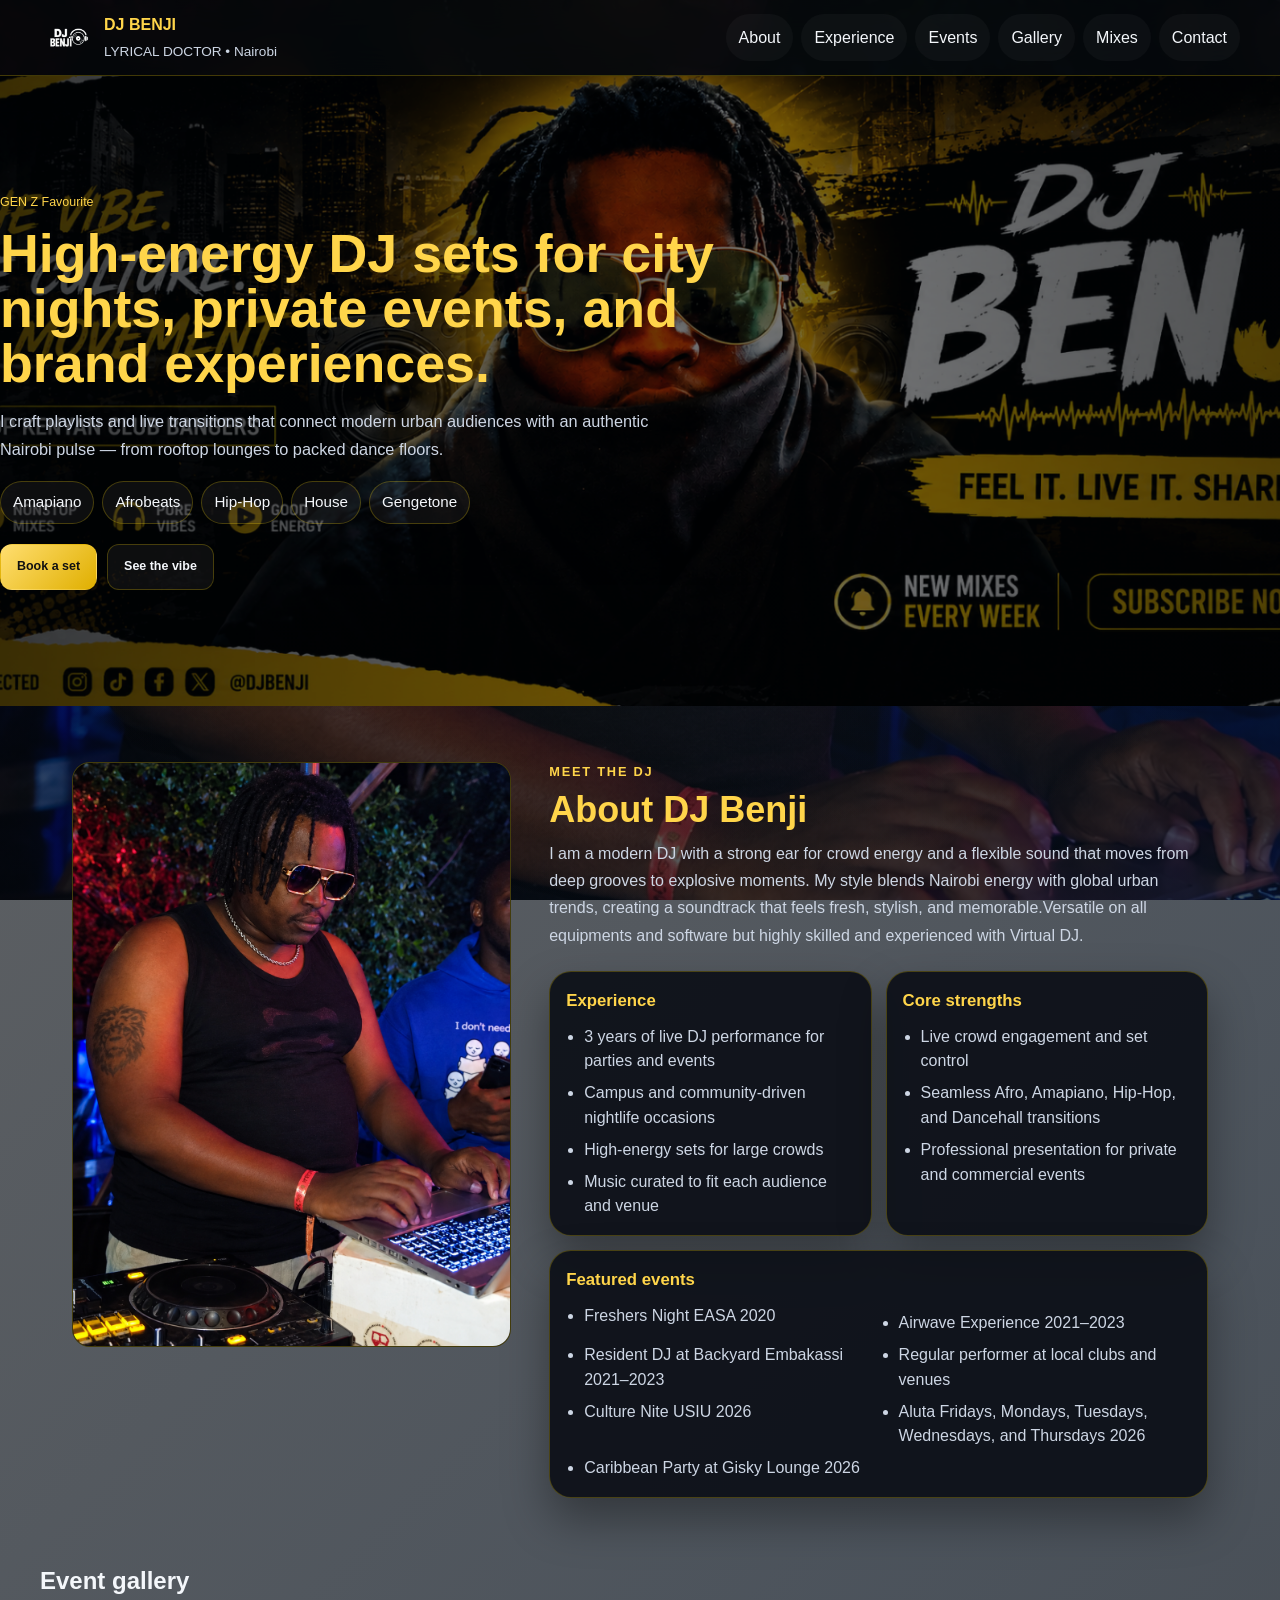
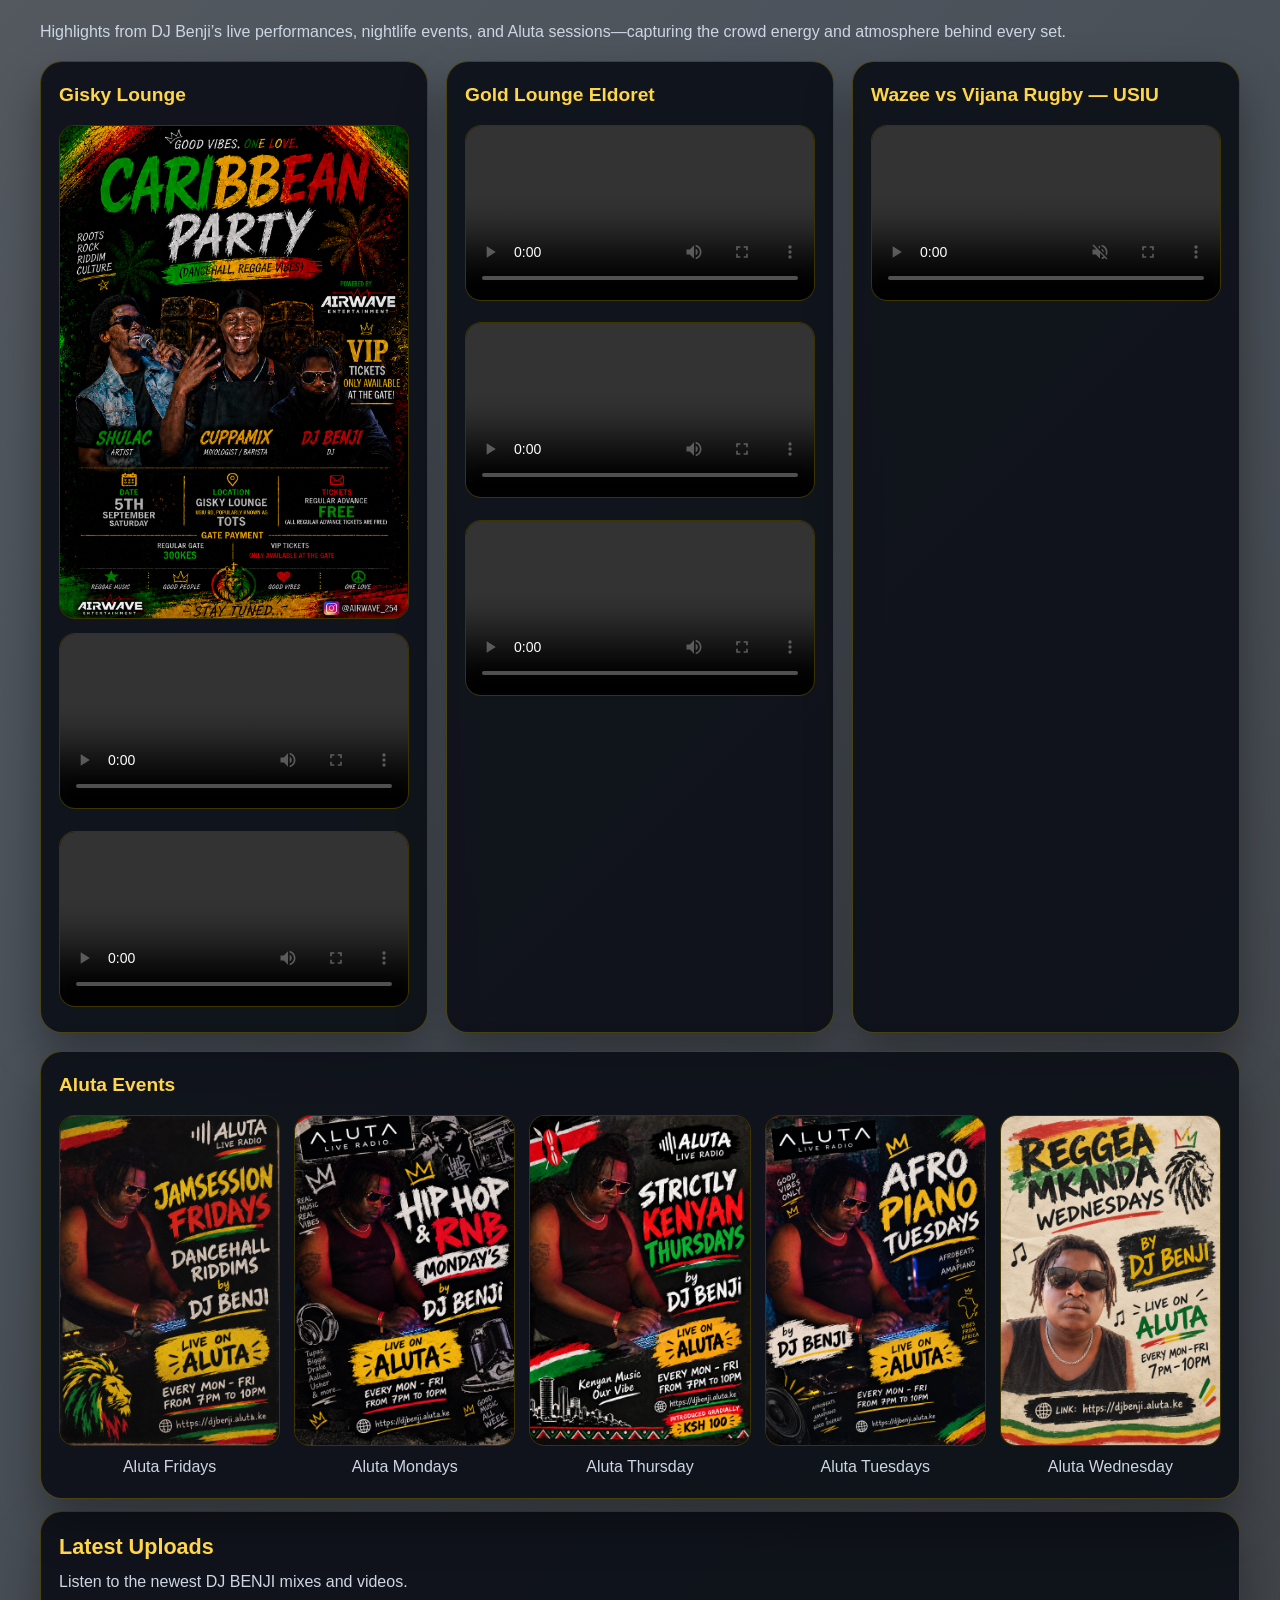
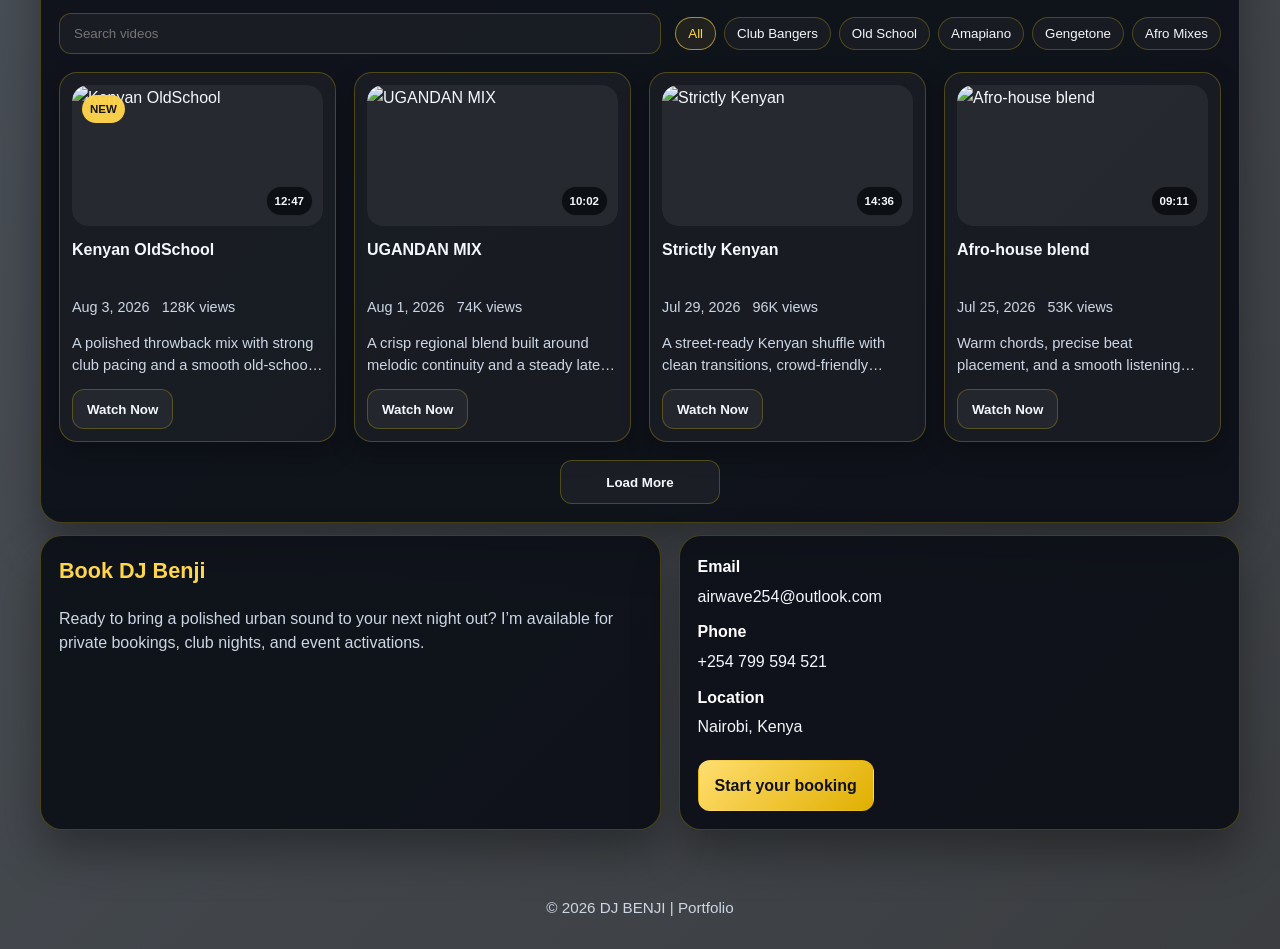
==== commit 08a133d3: "Upgrade" ====
--- a/index.html
+++ b/index.html
@@ -49,41 +49,48 @@
   </section>
 
   <main class="wrap">
-    <section id="about" class="grid-2">
-      <article class="card">
-        <h2>About me</h2>
-        <p>I am a modern DJ with a strong ear for crowd energy and a flexible sound that moves from deep grooves to explosive moments. My style blends Nairobi energy with global urban trends, creating a soundtrack that feels fresh, stylish, and memorable.</p>
-      </article>
-      <article class="card">
-        <h2>Core strengths</h2>
-        <ul>
-          <li>Live crowd engagement and set control</li>
-          <li>Seamless transitions across Afro, Amapiano, Hip-Hop, and Dancehall</li>
-          <li>Professional presentation for private and commercial events</li>
-        </ul>
-      </article>
-    </section>
-
-    <section id="experience" class="grid-2">
-      <article class="card">
-        <h2>Experience</h2>
-        <ul>
-          <li>3 years of live DJ performance for parties and events</li>
-          <li>Strong experience at campus and community-driven nightlife occasions</li>
-          <li>Consistent delivery for energetic, high-attendance crowds</li>
-          <li>Collaborated with event organizers to curate music that fits the audience and venue</li>
-        </ul>
-      </article>
-      <article class="card">
-        <h2>Featured events</h2>
-        <ul>
-          <li>Freshers Night EASA 2020</li>
-          <li>Airwave Experience 2021–2023</li>
-          <li>Resident DJ at Backyard Embakassi 2021–2023</li>
-          <li>Regular performer at local clubs and venues</li>
-          <li>Culture Nite USIU 2026</li>
-        </ul>
-      </article>
+    <section id="about" class="profile-section">
+      <div class="profile-portrait">
+        <img src="Images/DJ-BENJI.png" alt="DJ Benji performing at his DJ setup" loading="lazy">
+      </div>
+      <div class="profile-content">
+        <header class="profile-intro">
+          <p class="eyebrow">Meet the DJ</p>
+          <h2>About DJ Benji</h2>
+          <p>I am a modern DJ with a strong ear for crowd energy and a flexible sound that moves from deep grooves to explosive moments. My style blends Nairobi energy with global urban trends, creating a soundtrack that feels fresh, stylish, and memorable.Versatile on all equipments and software but highly skilled and experienced with Virtual DJ.</p>
+        </header>
+        <div class="profile-details">
+          <article class="card profile-detail-card" id="experience">
+            <h3>Experience</h3>
+            <ul>
+              <li>3 years of live DJ performance for parties and events</li>
+              <li>Campus and community-driven nightlife occasions</li>
+              <li>High-energy sets for large crowds</li>
+              <li>Music curated to fit each audience and venue</li>
+            </ul>
+          </article>
+          <article class="card profile-detail-card">
+            <h3>Core strengths</h3>
+            <ul>
+              <li>Live crowd engagement and set control</li>
+              <li>Seamless Afro, Amapiano, Hip-Hop, and Dancehall transitions</li>
+              <li>Professional presentation for private and commercial events</li>
+            </ul>
+          </article>
+          <article class="card profile-detail-card profile-events" id="featured-events">
+            <h3>Featured events</h3>
+            <ul>
+              <li>Freshers Night EASA 2020</li>
+              <li>Airwave Experience 2021–2023</li>
+              <li>Resident DJ at Backyard Embakassi 2021–2023</li>
+              <li>Regular performer at local clubs and venues</li>
+              <li>Culture Nite USIU 2026</li>
+              <li>Aluta Fridays, Mondays, Tuesdays, Wednesdays, and Thursdays 2026</li>
+              <li>Caribbean Party at Gisky Lounge 2026</li>
+            </ul>
+          </article>
+        </div>
+      </div>
     </section>
 
     <section id="gallery" class="event-gallery-section">
--- a/styles.css
+++ b/styles.css
@@ -213,6 +213,29 @@
 .card h2 { margin-top: 0; color: var(--gold); font-size: 1.35rem; }
 .card p, .card li { color: var(--muted); line-height: 1.55; }
 .card ul { padding-left: 18px; margin: 0; }
+
+.profile-section {
+  display: grid;
+  grid-template-columns: minmax(0, 0.8fr) minmax(0, 1.2fr);
+  gap: clamp(20px, 3vw, 38px);
+  align-items: start;
+  padding: clamp(18px, 3vw, 32px);
+  scroll-margin-top: 110px;
+}
+.profile-portrait { overflow: hidden; border: 1px solid var(--line); border-radius: 18px; background: #080b10; }
+.profile-portrait img { display: block; width: 100%; aspect-ratio: 3 / 4; object-fit: cover; object-position: 38% center; }
+.profile-content { min-width: 0; }
+.profile-intro { margin-bottom: 22px; }
+.profile-intro .eyebrow { margin: 0 0 6px; color: var(--gold); font-size: 0.8rem; font-weight: 700; letter-spacing: 0.14em; text-transform: uppercase; }
+.profile-intro h2 { margin: 0 0 10px; color: var(--gold); font-size: clamp(1.7rem, 3vw, 2.25rem); line-height: 1.15; }
+.profile-intro > p:last-child { margin: 0; color: var(--muted); line-height: 1.7; }
+.profile-details { display: grid; grid-template-columns: repeat(2, minmax(0, 1fr)); gap: 14px; }
+.profile-detail-card { padding: 16px; }
+.profile-detail-card h3 { margin: 0 0 10px; color: var(--gold); font-size: 1.05rem; }
+.profile-detail-card ul { padding-left: 18px; }
+.profile-detail-card li + li { margin-top: 7px; }
+.profile-events { grid-column: 1 / -1; }
+.profile-events ul { display: grid; grid-template-columns: repeat(2, minmax(0, 1fr)); column-gap: 22px; }
 
 .video-grid { display: grid; grid-template-columns: repeat(2, 1fr); gap: 14px; }
 .video-frame video { width: 100%; border-radius: 16px; border: 1px solid var(--line); background: #000; }
@@ -617,6 +640,8 @@
 @media (max-width: 980px) {
   .hero-banner { min-height: 64vh; }
   .grid-2, .contact-box { grid-template-columns: 1fr; }
+  .profile-section { grid-template-columns: 1fr; }
+  .profile-portrait img { aspect-ratio: 16 / 9; max-height: 500px; object-position: center 38%; }
   .grid-3, .mix-grid { grid-template-columns: 1fr 1fr; }
   .uploads-grid { grid-template-columns: repeat(2, minmax(0, 1fr)); }
 }
@@ -666,6 +691,8 @@
   .card {
     padding: 16px;
   }
+  .profile-section { padding: 16px; }
+  .profile-details { gap: 10px; }
   .grid-3, .mix-grid, .video-grid { grid-template-columns: 1fr; }
   .uploads-grid { grid-template-columns: 1fr; }
   .latest-uploads-toolbar {
@@ -689,6 +716,8 @@
   .hero-banner h1 { font-size: 1.6rem; }
   .hero-banner__content { padding: 1.1rem 0 1.6rem; }
   .lead { font-size: 0.95rem; }
+  .profile-details, .profile-events ul { grid-template-columns: 1fr; }
+  .profile-events { grid-column: auto; }
   nav a { font-size: 0.9rem; }
   footer { font-size: 0.9rem; padding: 16px 0 24px; }
 }
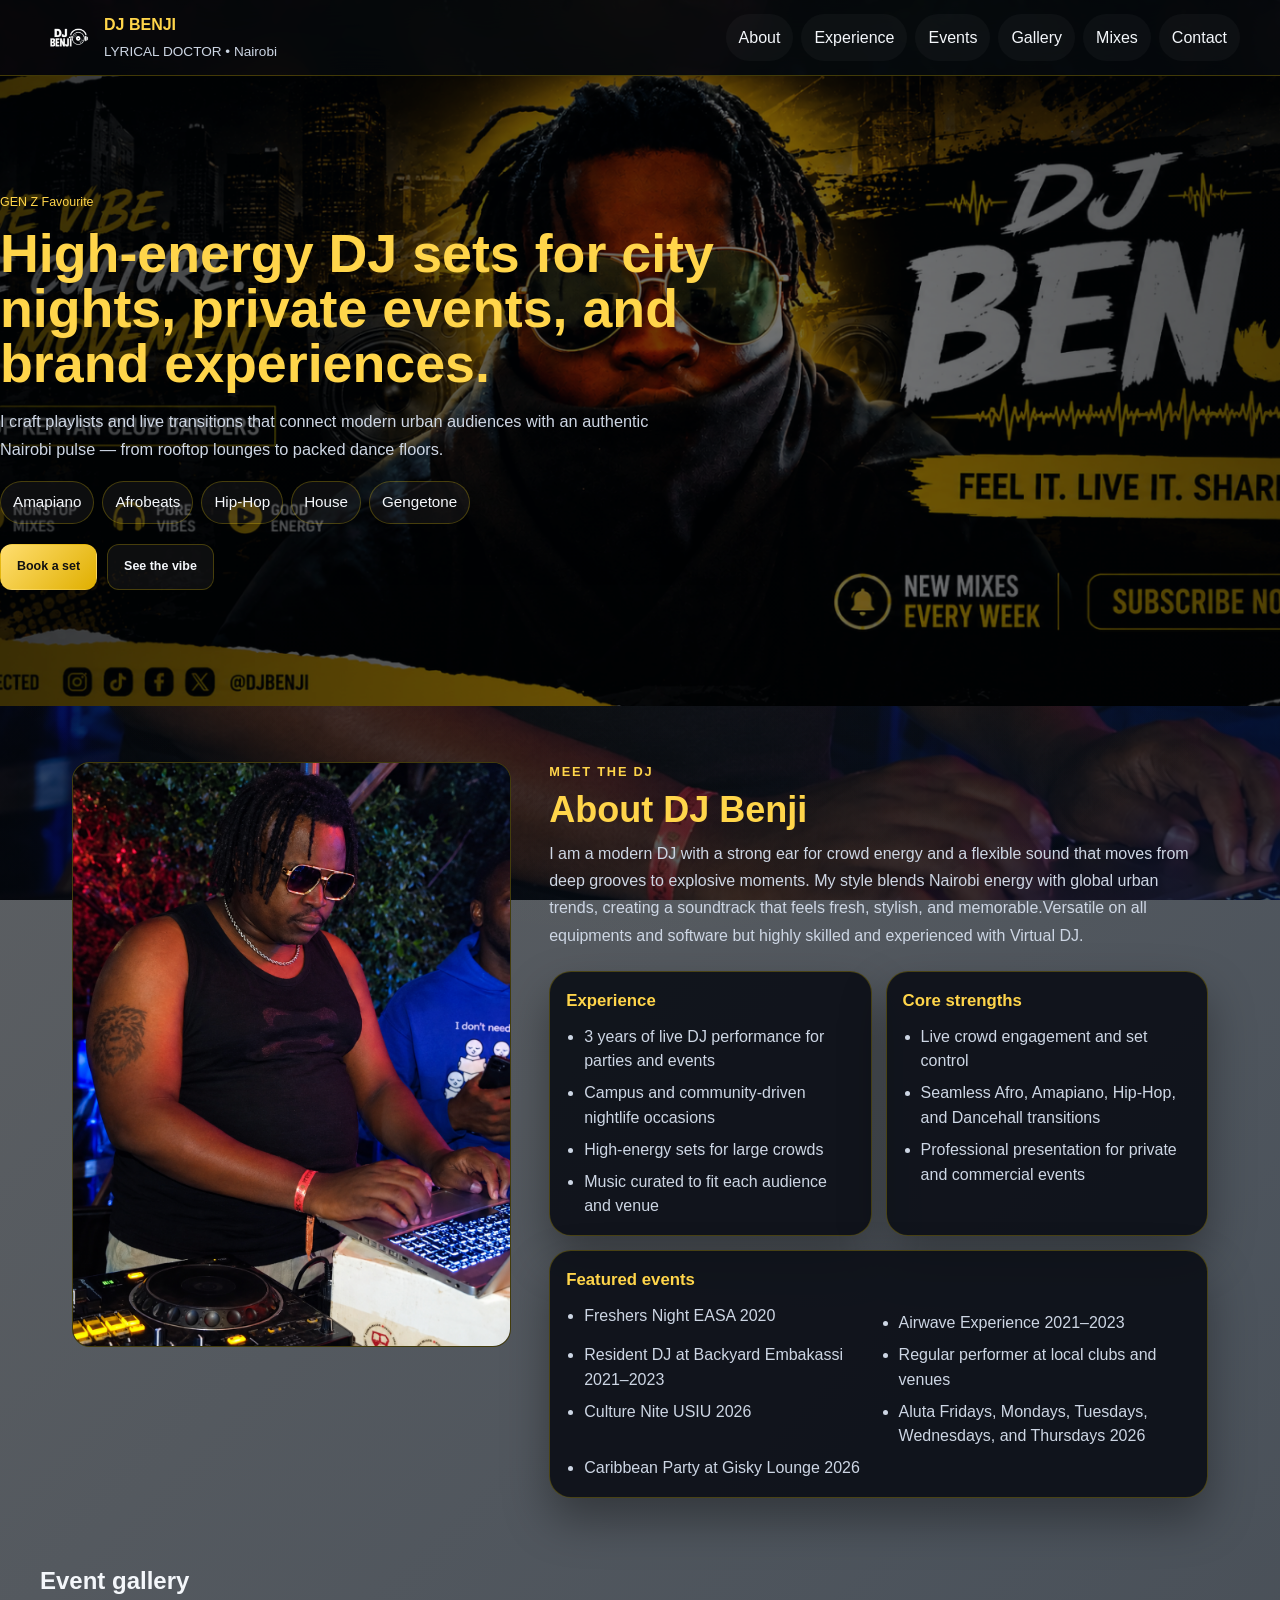
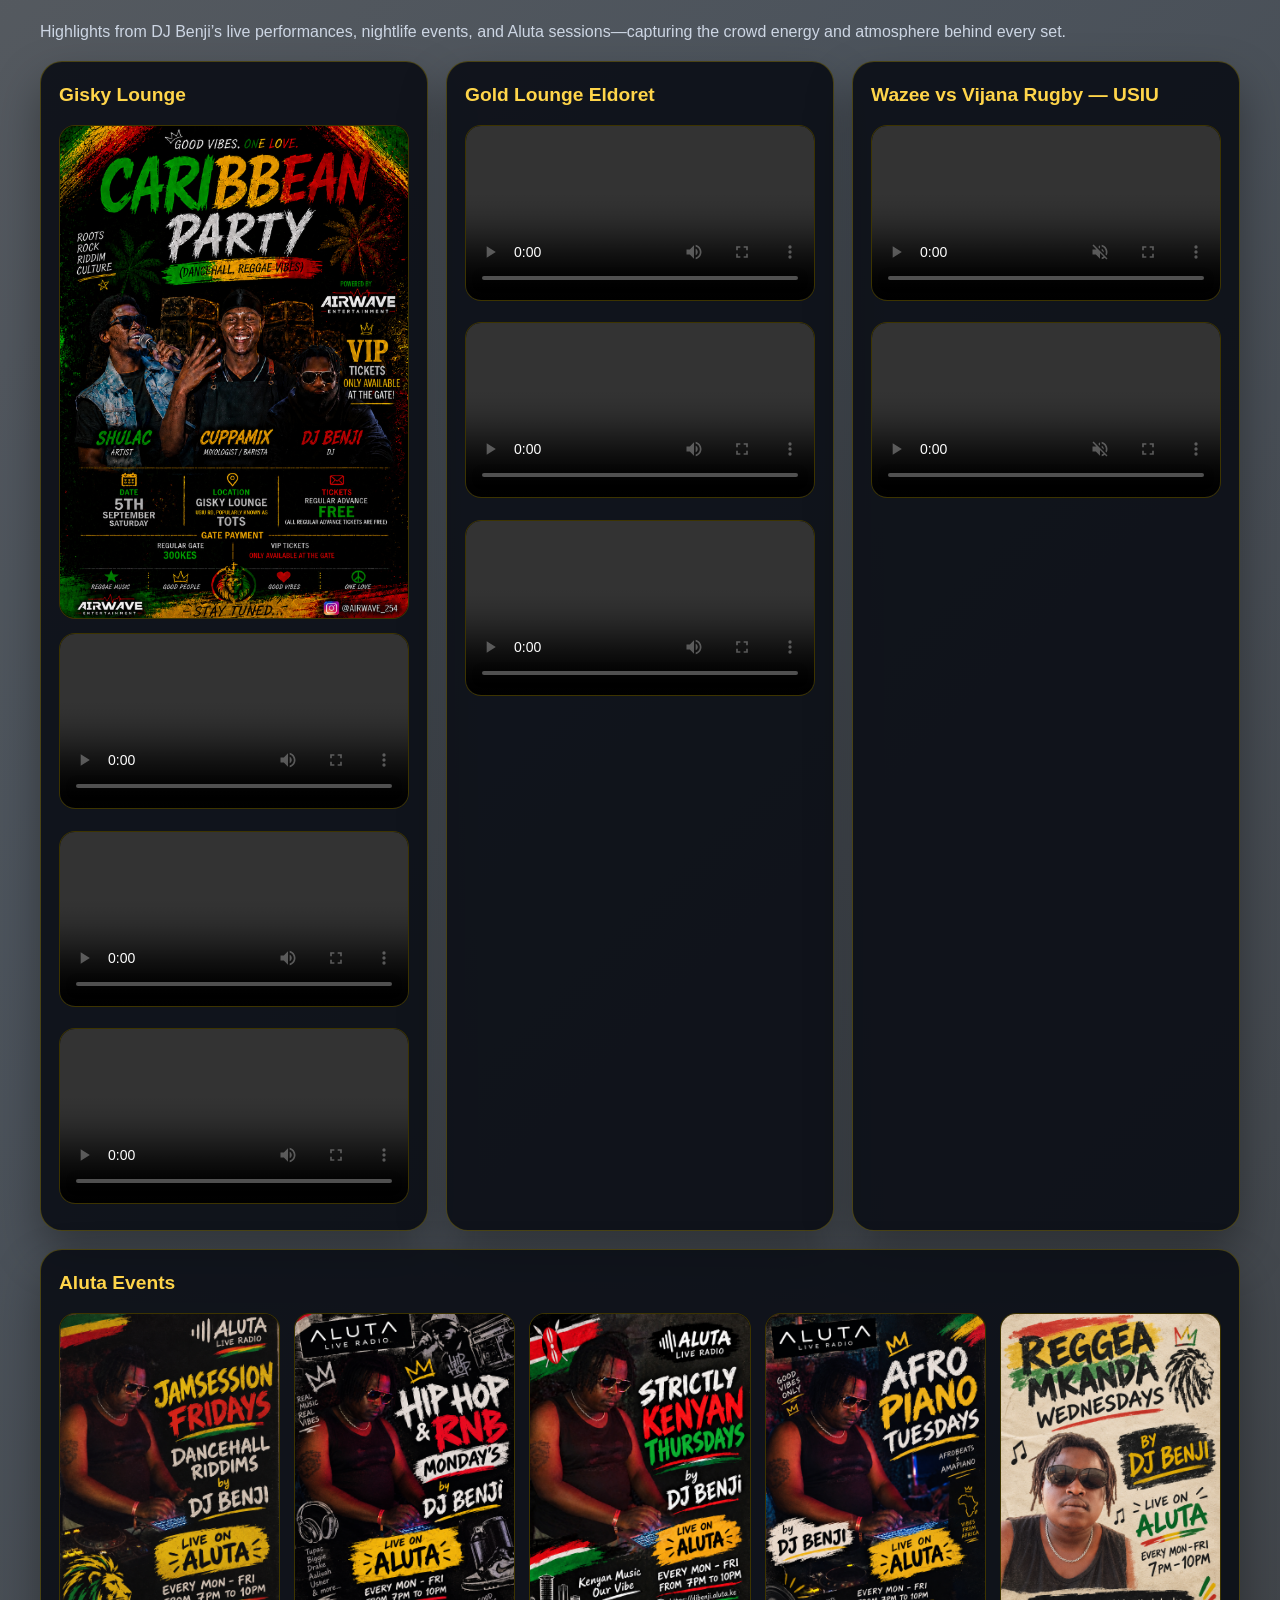
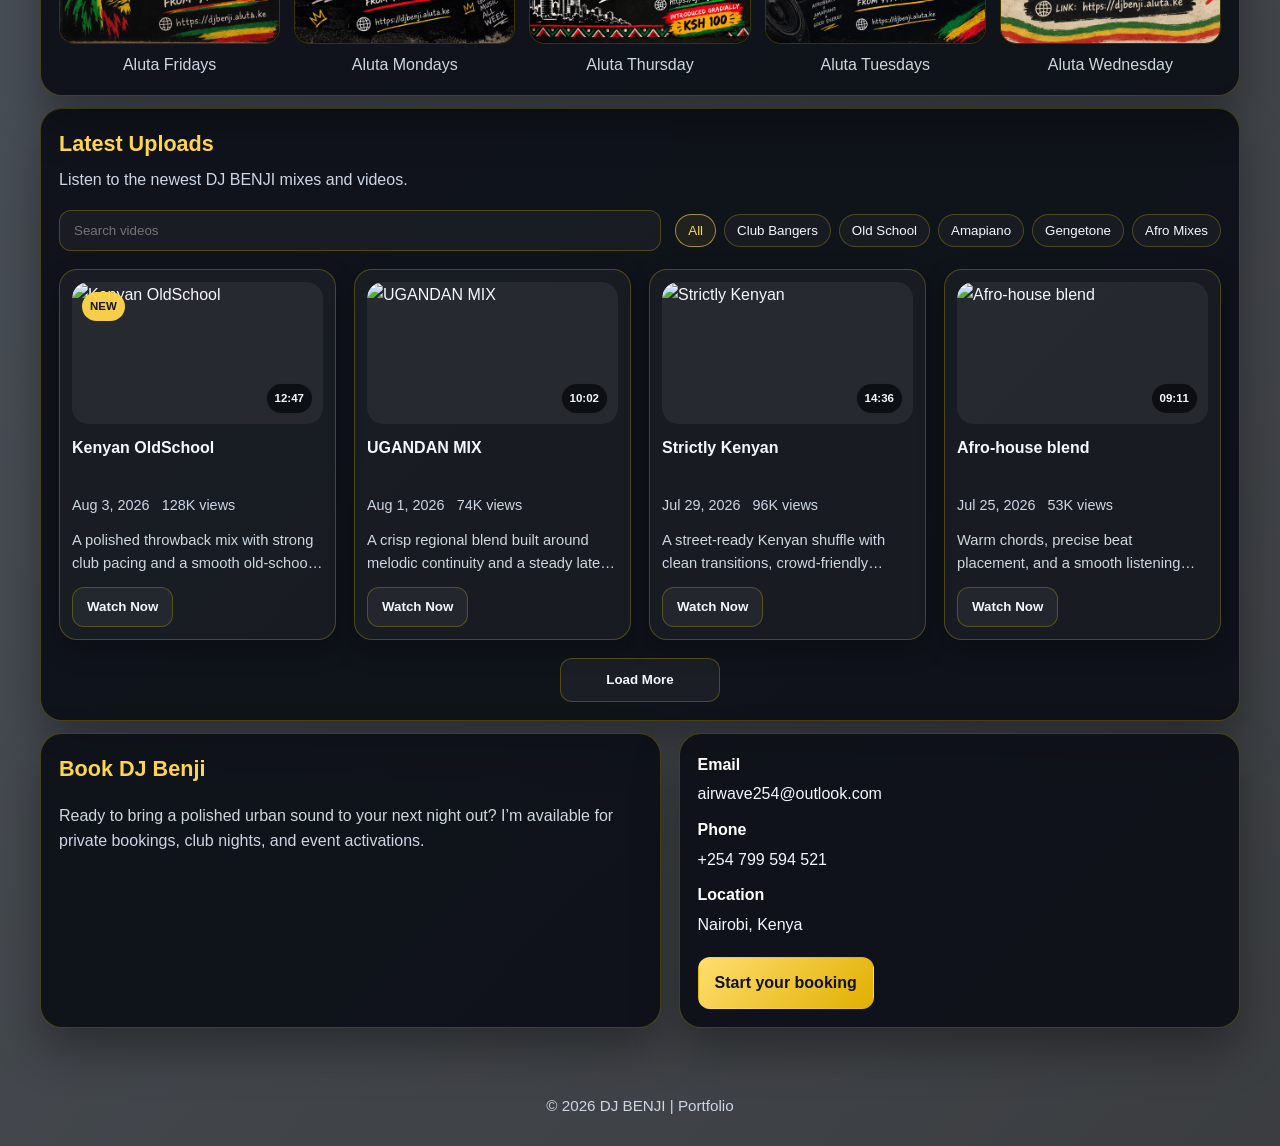
==== commit b7d154f3: "Final touches" ====
--- a/index.html
+++ b/index.html
@@ -104,6 +104,7 @@
           <div class="video-grid">
             <div class="video-frame"><video controls playsinline preload="metadata"><source src="Images/Event-Gisky-lounge.mp4" type="video/mp4"></video></div>
             <div class="video-frame"><video controls playsinline preload="metadata"><source src="Images/Event-Gisky-Lounge-2.mp4" type="video/mp4"></video></div>
+            <div class="video-frame"><video controls playsinline preload="metadata"><source src="Images/Event-Gisky-Lounge-4.mp4" type="video/mp4"></video></div>
           </div>
         </article>
 
@@ -120,6 +121,7 @@
           <h3>Wazee vs Vijana Rugby — USIU</h3>
           <div class="video-grid">
             <div class="video-frame"><video controls playsinline muted preload="metadata"><source src="Images/Event-WAZEE-VS-VIJANA-RUGBY-USIU.mp4" type="video/mp4"></video></div>
+            <div class="video-frame"><video controls playsinline muted preload="metadata"><source src="Images/Event-WAZEE-VS-VIJANA-RUGBY-USIU-2.mp4" type="video/mp4"></video></div>
           </div>
         </article>
 
--- a/styles.css
+++ b/styles.css
@@ -223,7 +223,7 @@
   scroll-margin-top: 110px;
 }
 .profile-portrait { overflow: hidden; border: 1px solid var(--line); border-radius: 18px; background: #080b10; }
-.profile-portrait img { display: block; width: 100%; aspect-ratio: 3 / 4; object-fit: cover; object-position: 38% center; }
+.profile-portrait img { display: block; width: 100%; aspect-ratio: 3 / 4; object-fit: cover; object-position: center; }
 .profile-content { min-width: 0; }
 .profile-intro { margin-bottom: 22px; }
 .profile-intro .eyebrow { margin: 0 0 6px; color: var(--gold); font-size: 0.8rem; font-weight: 700; letter-spacing: 0.14em; text-transform: uppercase; }
@@ -641,7 +641,7 @@
   .hero-banner { min-height: 64vh; }
   .grid-2, .contact-box { grid-template-columns: 1fr; }
   .profile-section { grid-template-columns: 1fr; }
-  .profile-portrait img { aspect-ratio: 16 / 9; max-height: 500px; object-position: center 38%; }
+  .profile-portrait img { aspect-ratio: 16 / 9; max-height: 500px; object-position: center; }
   .grid-3, .mix-grid { grid-template-columns: 1fr 1fr; }
   .uploads-grid { grid-template-columns: repeat(2, minmax(0, 1fr)); }
 }
